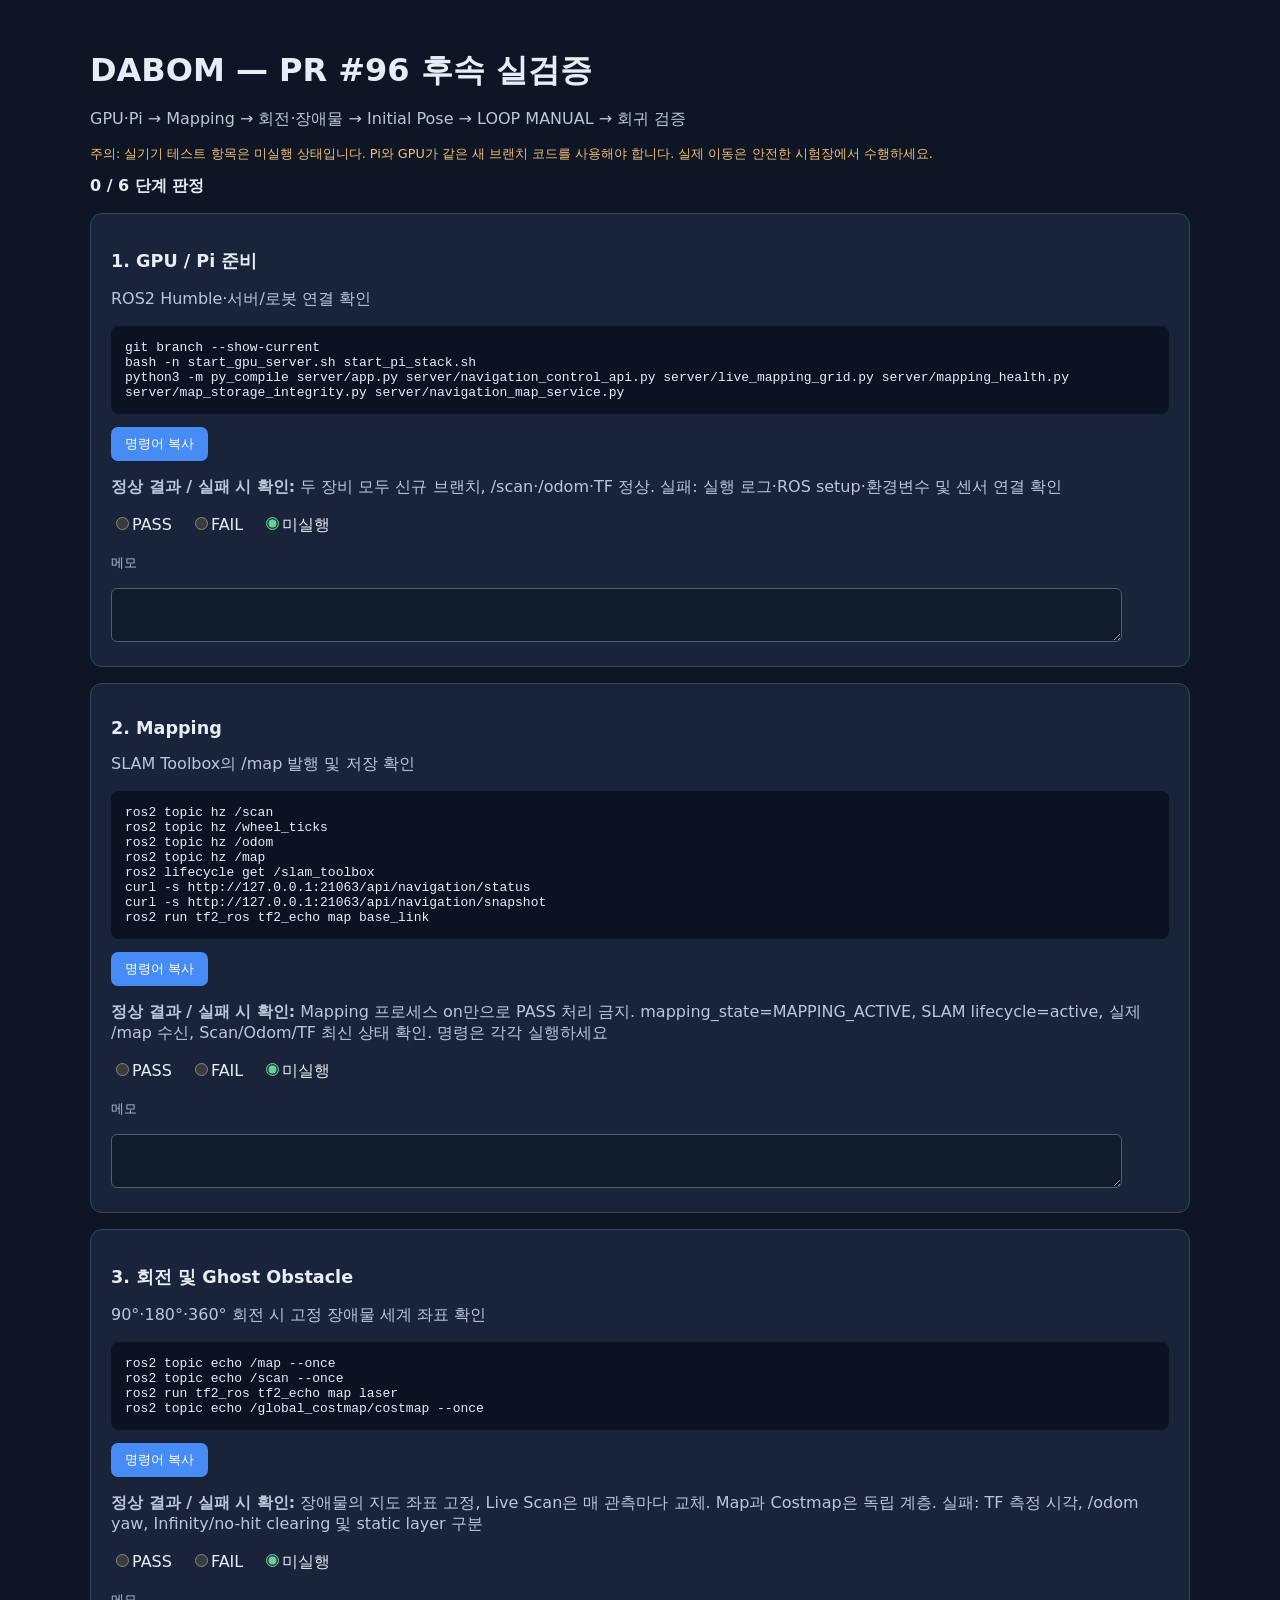
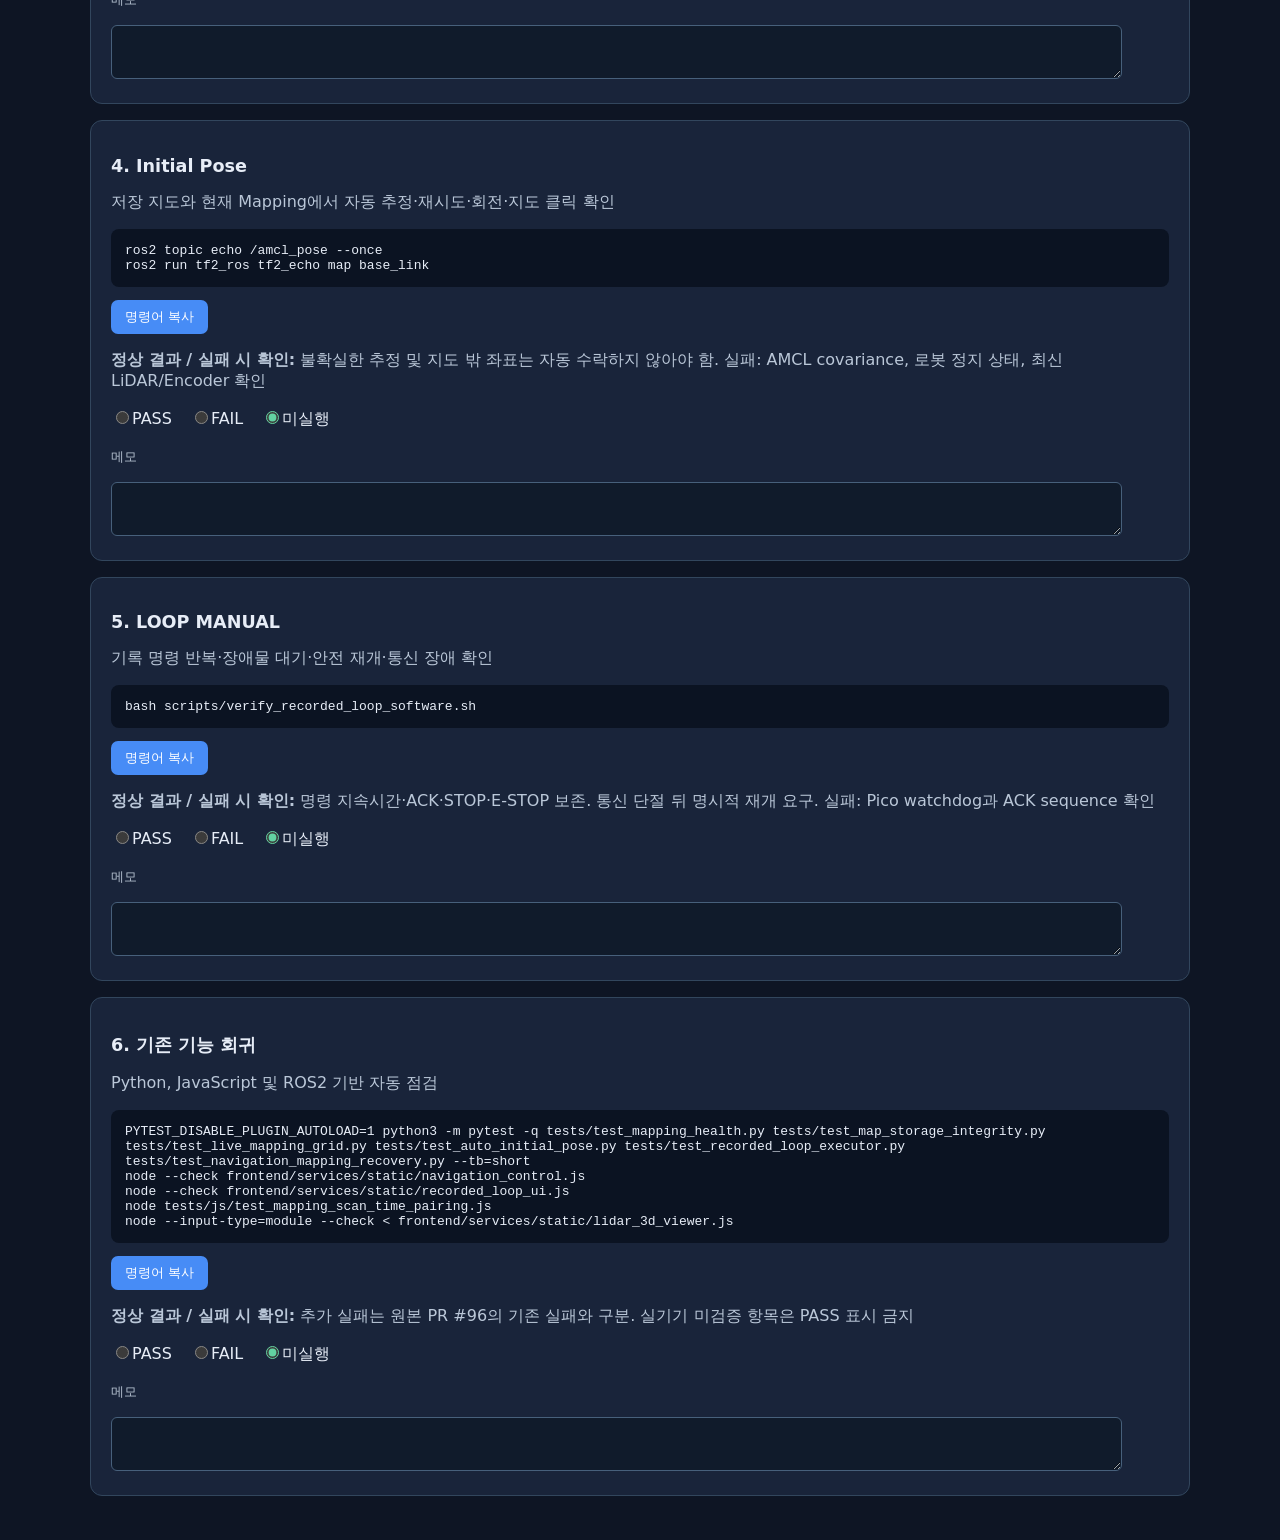
==== docs/validation/pr96-final-validation.html @ c8a18b92 "docs: Validate mapping lifecycle and map integrity" ====
<!doctype html>
<html lang="ko"><head><meta charset="utf-8"><meta name="viewport" content="width=device-width,initial-scale=1">
<title>PR #96 후속 실기기 검증</title><style>
:root{color-scheme:dark;font-family:system-ui,sans-serif;background:#0e1524;color:#e7edf7}body{max-width:1100px;margin:0 auto;padding:28px}h1{margin-bottom:6px}p{color:#bac7d8}section{background:#19243a;border:1px solid #32465d;border-radius:12px;margin:16px 0;padding:20px}h2{font-size:1.1rem}pre{background:#0b1322;border-radius:8px;white-space:pre-wrap;overflow-wrap:anywhere;padding:14px}button{border:0;background:#478cf6;color:#fff;padding:8px 14px;border-radius:7px;cursor:pointer}label{margin-right:18px}input{accent-color:#62d2a2}small{color:#b3bfce}.tag{font-size:.8rem;color:#f0bf74}.status{font-weight:700}</style></head><body>
<h1>DABOM — PR #96 후속 실검증</h1><p>GPU·Pi → Mapping → 회전·장애물 → Initial Pose → LOOP MANUAL → 회귀 검증</p>
<p class="tag">주의: 실기기 테스트 항목은 미실행 상태입니다. Pi와 GPU가 같은 새 브랜치 코드를 사용해야 합니다. 실제 이동은 안전한 시험장에서 수행하세요.</p>
<div id="progress" class="status">0 / 6 단계 판정</div>
<section><h2>1. GPU / Pi 준비</h2><p>ROS2 Humble·서버/로봇 연결 확인</p><pre id="cmd0">git branch --show-current
bash -n start_gpu_server.sh start_pi_stack.sh
python3 -m py_compile server/app.py server/navigation_control_api.py server/live_mapping_grid.py server/mapping_health.py server/map_storage_integrity.py server/navigation_map_service.py</pre><button type="button" data-copy="cmd0">명령어 복사</button><p><strong>정상 결과 / 실패 시 확인:</strong> 두 장비 모두 신규 브랜치, /scan·/odom·TF 정상. 실패: 실행 로그·ROS setup·환경변수 및 센서 연결 확인</p><label><input type="radio" name="s0" value="pass">PASS</label><label><input type="radio" name="s0" value="fail">FAIL</label><label><input type="radio" name="s0" value="pending" checked>미실행</label><p><small>메모</small></p><textarea aria-label="검증 메모" style="width:95%;min-height:48px;background:#101b2b;color:white;border:1px solid #47607b;border-radius:6px"></textarea></section>
<section><h2>2. Mapping</h2><p>SLAM Toolbox의 /map 발행 및 저장 확인</p><pre id="cmd1">ros2 topic hz /scan
ros2 topic hz /wheel_ticks
ros2 topic hz /odom
ros2 topic hz /map
ros2 lifecycle get /slam_toolbox
curl -s http://127.0.0.1:21063/api/navigation/status
curl -s http://127.0.0.1:21063/api/navigation/snapshot
ros2 run tf2_ros tf2_echo map base_link</pre><button type="button" data-copy="cmd1">명령어 복사</button><p><strong>정상 결과 / 실패 시 확인:</strong> Mapping 프로세스 on만으로 PASS 처리 금지. mapping_state=MAPPING_ACTIVE, SLAM lifecycle=active, 실제 /map 수신, Scan/Odom/TF 최신 상태 확인. 명령은 각각 실행하세요</p><label><input type="radio" name="s1" value="pass">PASS</label><label><input type="radio" name="s1" value="fail">FAIL</label><label><input type="radio" name="s1" value="pending" checked>미실행</label><p><small>메모</small></p><textarea aria-label="검증 메모" style="width:95%;min-height:48px;background:#101b2b;color:white;border:1px solid #47607b;border-radius:6px"></textarea></section>
<section><h2>3. 회전 및 Ghost Obstacle</h2><p>90°·180°·360° 회전 시 고정 장애물 세계 좌표 확인</p><pre id="cmd2">ros2 topic echo /map --once
ros2 topic echo /scan --once
ros2 run tf2_ros tf2_echo map laser
ros2 topic echo /global_costmap/costmap --once</pre><button type="button" data-copy="cmd2">명령어 복사</button><p><strong>정상 결과 / 실패 시 확인:</strong> 장애물의 지도 좌표 고정, Live Scan은 매 관측마다 교체. Map과 Costmap은 독립 계층. 실패: TF 측정 시각, /odom yaw, Infinity/no-hit clearing 및 static layer 구분</p><label><input type="radio" name="s2" value="pass">PASS</label><label><input type="radio" name="s2" value="fail">FAIL</label><label><input type="radio" name="s2" value="pending" checked>미실행</label><p><small>메모</small></p><textarea aria-label="검증 메모" style="width:95%;min-height:48px;background:#101b2b;color:white;border:1px solid #47607b;border-radius:6px"></textarea></section>
<section><h2>4. Initial Pose</h2><p>저장 지도와 현재 Mapping에서 자동 추정·재시도·회전·지도 클릭 확인</p><pre id="cmd3">ros2 topic echo /amcl_pose --once
ros2 run tf2_ros tf2_echo map base_link</pre><button type="button" data-copy="cmd3">명령어 복사</button><p><strong>정상 결과 / 실패 시 확인:</strong> 불확실한 추정 및 지도 밖 좌표는 자동 수락하지 않아야 함. 실패: AMCL covariance, 로봇 정지 상태, 최신 LiDAR/Encoder 확인</p><label><input type="radio" name="s3" value="pass">PASS</label><label><input type="radio" name="s3" value="fail">FAIL</label><label><input type="radio" name="s3" value="pending" checked>미실행</label><p><small>메모</small></p><textarea aria-label="검증 메모" style="width:95%;min-height:48px;background:#101b2b;color:white;border:1px solid #47607b;border-radius:6px"></textarea></section>
<section><h2>5. LOOP MANUAL</h2><p>기록 명령 반복·장애물 대기·안전 재개·통신 장애 확인</p><pre id="cmd4">bash scripts/verify_recorded_loop_software.sh</pre><button type="button" data-copy="cmd4">명령어 복사</button><p><strong>정상 결과 / 실패 시 확인:</strong> 명령 지속시간·ACK·STOP·E-STOP 보존. 통신 단절 뒤 명시적 재개 요구. 실패: Pico watchdog과 ACK sequence 확인</p><label><input type="radio" name="s4" value="pass">PASS</label><label><input type="radio" name="s4" value="fail">FAIL</label><label><input type="radio" name="s4" value="pending" checked>미실행</label><p><small>메모</small></p><textarea aria-label="검증 메모" style="width:95%;min-height:48px;background:#101b2b;color:white;border:1px solid #47607b;border-radius:6px"></textarea></section>
<section><h2>6. 기존 기능 회귀</h2><p>Python, JavaScript 및 ROS2 기반 자동 점검</p><pre id="cmd5">PYTEST_DISABLE_PLUGIN_AUTOLOAD=1 python3 -m pytest -q tests/test_mapping_health.py tests/test_map_storage_integrity.py tests/test_live_mapping_grid.py tests/test_auto_initial_pose.py tests/test_recorded_loop_executor.py tests/test_navigation_mapping_recovery.py --tb=short
node --check frontend/services/static/navigation_control.js
node --check frontend/services/static/recorded_loop_ui.js
node tests/js/test_mapping_scan_time_pairing.js
node --input-type=module --check < frontend/services/static/lidar_3d_viewer.js</pre><button type="button" data-copy="cmd5">명령어 복사</button><p><strong>정상 결과 / 실패 시 확인:</strong> 추가 실패는 원본 PR #96의 기존 실패와 구분. 실기기 미검증 항목은 PASS 표시 금지</p><label><input type="radio" name="s5" value="pass">PASS</label><label><input type="radio" name="s5" value="fail">FAIL</label><label><input type="radio" name="s5" value="pending" checked>미실행</label><p><small>메모</small></p><textarea aria-label="검증 메모" style="width:95%;min-height:48px;background:#101b2b;color:white;border:1px solid #47607b;border-radius:6px"></textarea></section>
<script>document.querySelectorAll('[data-copy]').forEach(b=>b.addEventListener('click',async()=>{const t=document.getElementById(b.dataset.copy).textContent;try{await navigator.clipboard.writeText(t);b.textContent='복사됨'}catch(e){b.textContent='복사 실패'}}));document.querySelectorAll('input[type=radio]').forEach(el=>el.addEventListener('change',()=>{let n=0;for(let i=0;i<6;i++)if(document.querySelector('input[name=s'+i+']:checked').value!=='pending')n++;document.getElementById('progress').textContent=n+' / 6 단계 판정'}));</script></body></html>
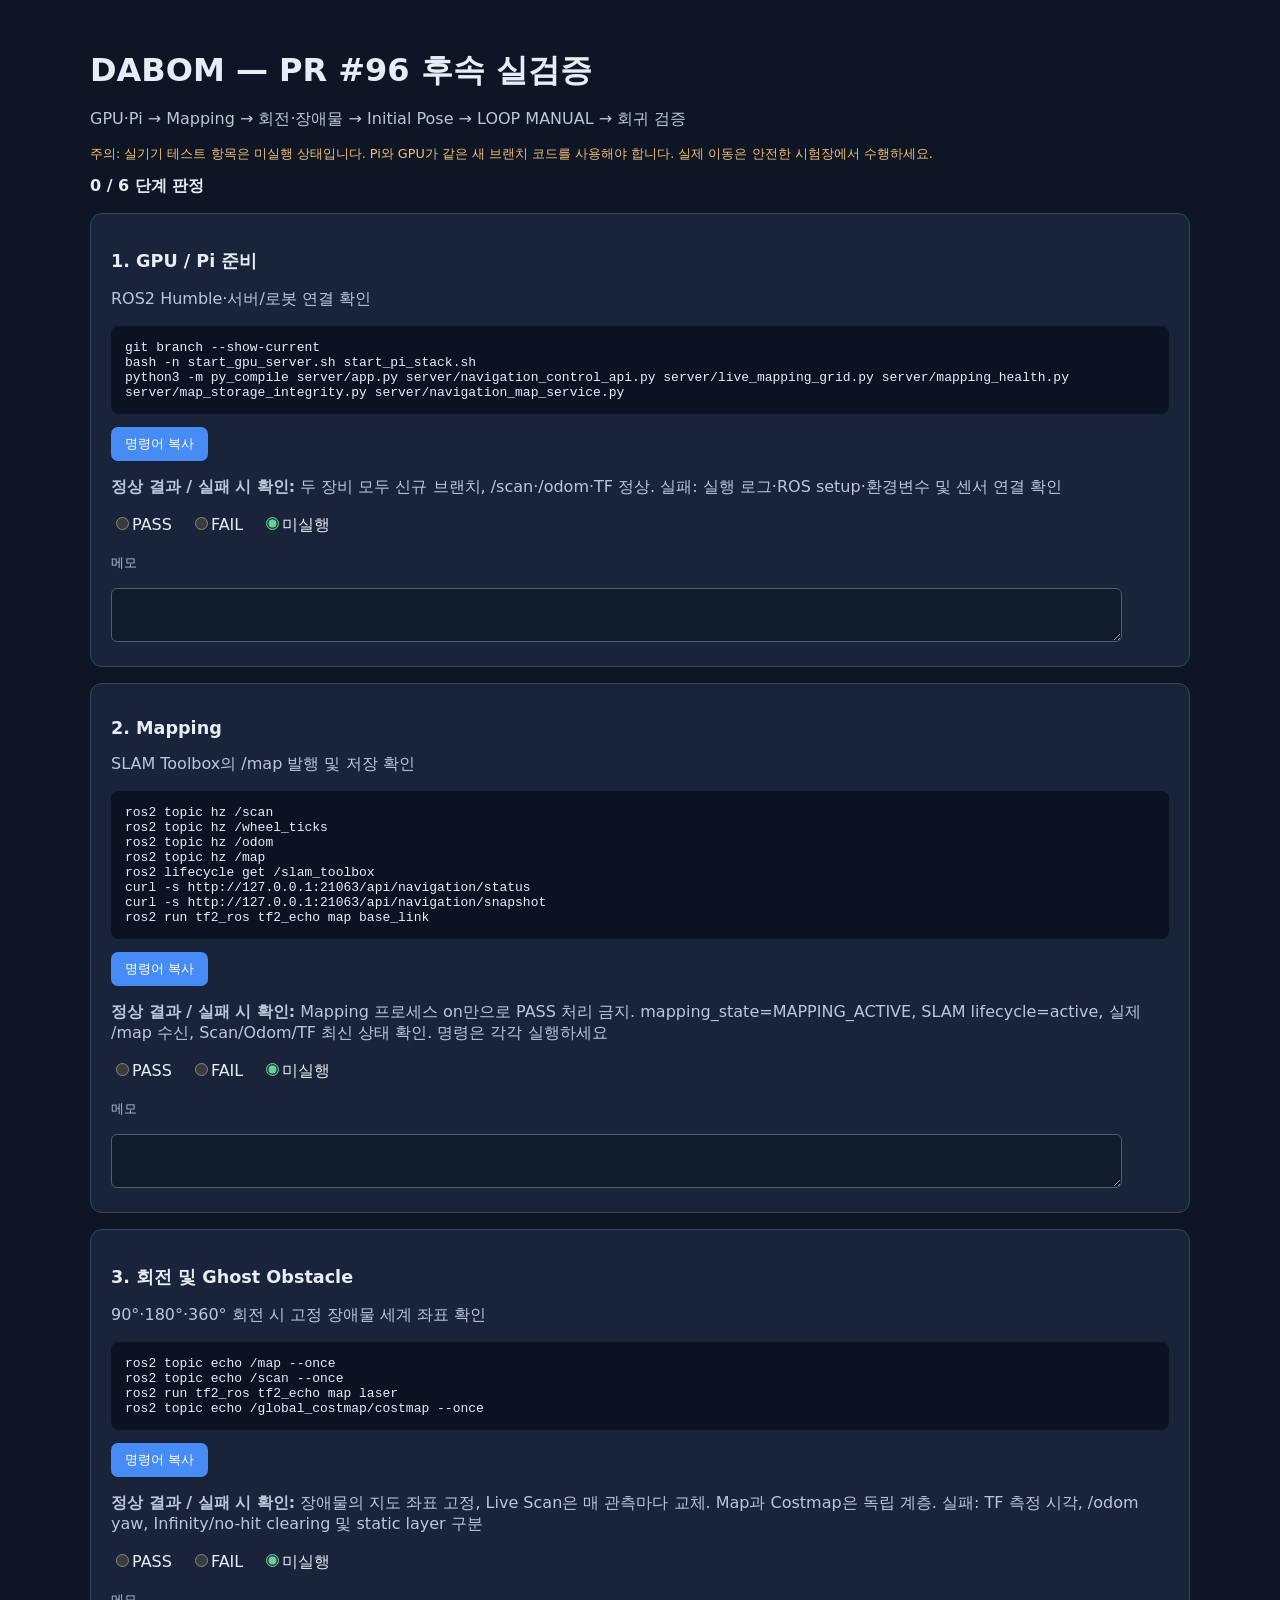
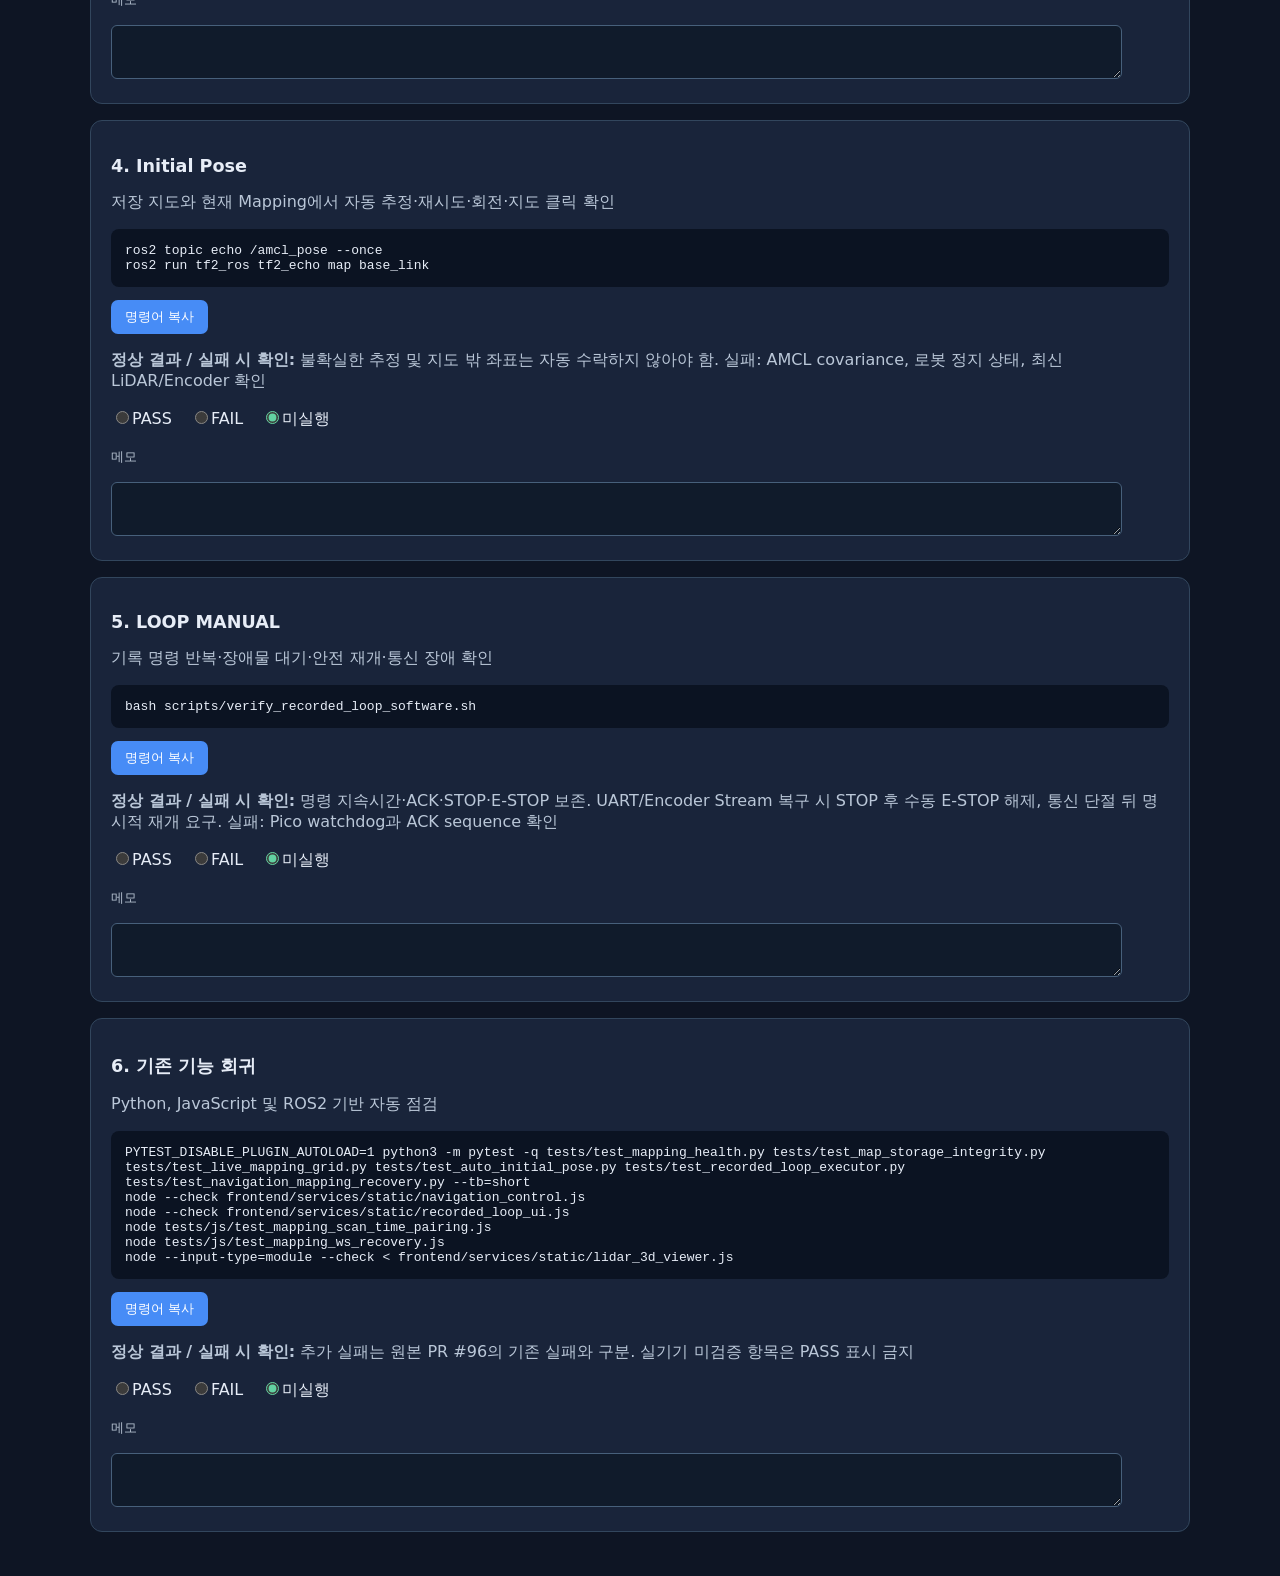
==== commit e456a28a: "docs: Include WebSocket and UART recovery checks" ====
--- a/docs/validation/pr96-final-validation.html
+++ b/docs/validation/pr96-final-validation.html
@@ -22,10 +22,11 @@
 ros2 topic echo /global_costmap/costmap --once</pre><button type="button" data-copy="cmd2">명령어 복사</button><p><strong>정상 결과 / 실패 시 확인:</strong> 장애물의 지도 좌표 고정, Live Scan은 매 관측마다 교체. Map과 Costmap은 독립 계층. 실패: TF 측정 시각, /odom yaw, Infinity/no-hit clearing 및 static layer 구분</p><label><input type="radio" name="s2" value="pass">PASS</label><label><input type="radio" name="s2" value="fail">FAIL</label><label><input type="radio" name="s2" value="pending" checked>미실행</label><p><small>메모</small></p><textarea aria-label="검증 메모" style="width:95%;min-height:48px;background:#101b2b;color:white;border:1px solid #47607b;border-radius:6px"></textarea></section>
 <section><h2>4. Initial Pose</h2><p>저장 지도와 현재 Mapping에서 자동 추정·재시도·회전·지도 클릭 확인</p><pre id="cmd3">ros2 topic echo /amcl_pose --once
 ros2 run tf2_ros tf2_echo map base_link</pre><button type="button" data-copy="cmd3">명령어 복사</button><p><strong>정상 결과 / 실패 시 확인:</strong> 불확실한 추정 및 지도 밖 좌표는 자동 수락하지 않아야 함. 실패: AMCL covariance, 로봇 정지 상태, 최신 LiDAR/Encoder 확인</p><label><input type="radio" name="s3" value="pass">PASS</label><label><input type="radio" name="s3" value="fail">FAIL</label><label><input type="radio" name="s3" value="pending" checked>미실행</label><p><small>메모</small></p><textarea aria-label="검증 메모" style="width:95%;min-height:48px;background:#101b2b;color:white;border:1px solid #47607b;border-radius:6px"></textarea></section>
-<section><h2>5. LOOP MANUAL</h2><p>기록 명령 반복·장애물 대기·안전 재개·통신 장애 확인</p><pre id="cmd4">bash scripts/verify_recorded_loop_software.sh</pre><button type="button" data-copy="cmd4">명령어 복사</button><p><strong>정상 결과 / 실패 시 확인:</strong> 명령 지속시간·ACK·STOP·E-STOP 보존. 통신 단절 뒤 명시적 재개 요구. 실패: Pico watchdog과 ACK sequence 확인</p><label><input type="radio" name="s4" value="pass">PASS</label><label><input type="radio" name="s4" value="fail">FAIL</label><label><input type="radio" name="s4" value="pending" checked>미실행</label><p><small>메모</small></p><textarea aria-label="검증 메모" style="width:95%;min-height:48px;background:#101b2b;color:white;border:1px solid #47607b;border-radius:6px"></textarea></section>
+<section><h2>5. LOOP MANUAL</h2><p>기록 명령 반복·장애물 대기·안전 재개·통신 장애 확인</p><pre id="cmd4">bash scripts/verify_recorded_loop_software.sh</pre><button type="button" data-copy="cmd4">명령어 복사</button><p><strong>정상 결과 / 실패 시 확인:</strong> 명령 지속시간·ACK·STOP·E-STOP 보존. UART/Encoder Stream 복구 시 STOP 후 수동 E-STOP 해제, 통신 단절 뒤 명시적 재개 요구. 실패: Pico watchdog과 ACK sequence 확인</p><label><input type="radio" name="s4" value="pass">PASS</label><label><input type="radio" name="s4" value="fail">FAIL</label><label><input type="radio" name="s4" value="pending" checked>미실행</label><p><small>메모</small></p><textarea aria-label="검증 메모" style="width:95%;min-height:48px;background:#101b2b;color:white;border:1px solid #47607b;border-radius:6px"></textarea></section>
 <section><h2>6. 기존 기능 회귀</h2><p>Python, JavaScript 및 ROS2 기반 자동 점검</p><pre id="cmd5">PYTEST_DISABLE_PLUGIN_AUTOLOAD=1 python3 -m pytest -q tests/test_mapping_health.py tests/test_map_storage_integrity.py tests/test_live_mapping_grid.py tests/test_auto_initial_pose.py tests/test_recorded_loop_executor.py tests/test_navigation_mapping_recovery.py --tb=short
 node --check frontend/services/static/navigation_control.js
 node --check frontend/services/static/recorded_loop_ui.js
 node tests/js/test_mapping_scan_time_pairing.js
+node tests/js/test_mapping_ws_recovery.js
 node --input-type=module --check < frontend/services/static/lidar_3d_viewer.js</pre><button type="button" data-copy="cmd5">명령어 복사</button><p><strong>정상 결과 / 실패 시 확인:</strong> 추가 실패는 원본 PR #96의 기존 실패와 구분. 실기기 미검증 항목은 PASS 표시 금지</p><label><input type="radio" name="s5" value="pass">PASS</label><label><input type="radio" name="s5" value="fail">FAIL</label><label><input type="radio" name="s5" value="pending" checked>미실행</label><p><small>메모</small></p><textarea aria-label="검증 메모" style="width:95%;min-height:48px;background:#101b2b;color:white;border:1px solid #47607b;border-radius:6px"></textarea></section>
 <script>document.querySelectorAll('[data-copy]').forEach(b=>b.addEventListener('click',async()=>{const t=document.getElementById(b.dataset.copy).textContent;try{await navigator.clipboard.writeText(t);b.textContent='복사됨'}catch(e){b.textContent='복사 실패'}}));document.querySelectorAll('input[type=radio]').forEach(el=>el.addEventListener('change',()=>{let n=0;for(let i=0;i<6;i++)if(document.querySelector('input[name=s'+i+']:checked').value!=='pending')n++;document.getElementById('progress').textContent=n+' / 6 단계 판정'}));</script></body></html>
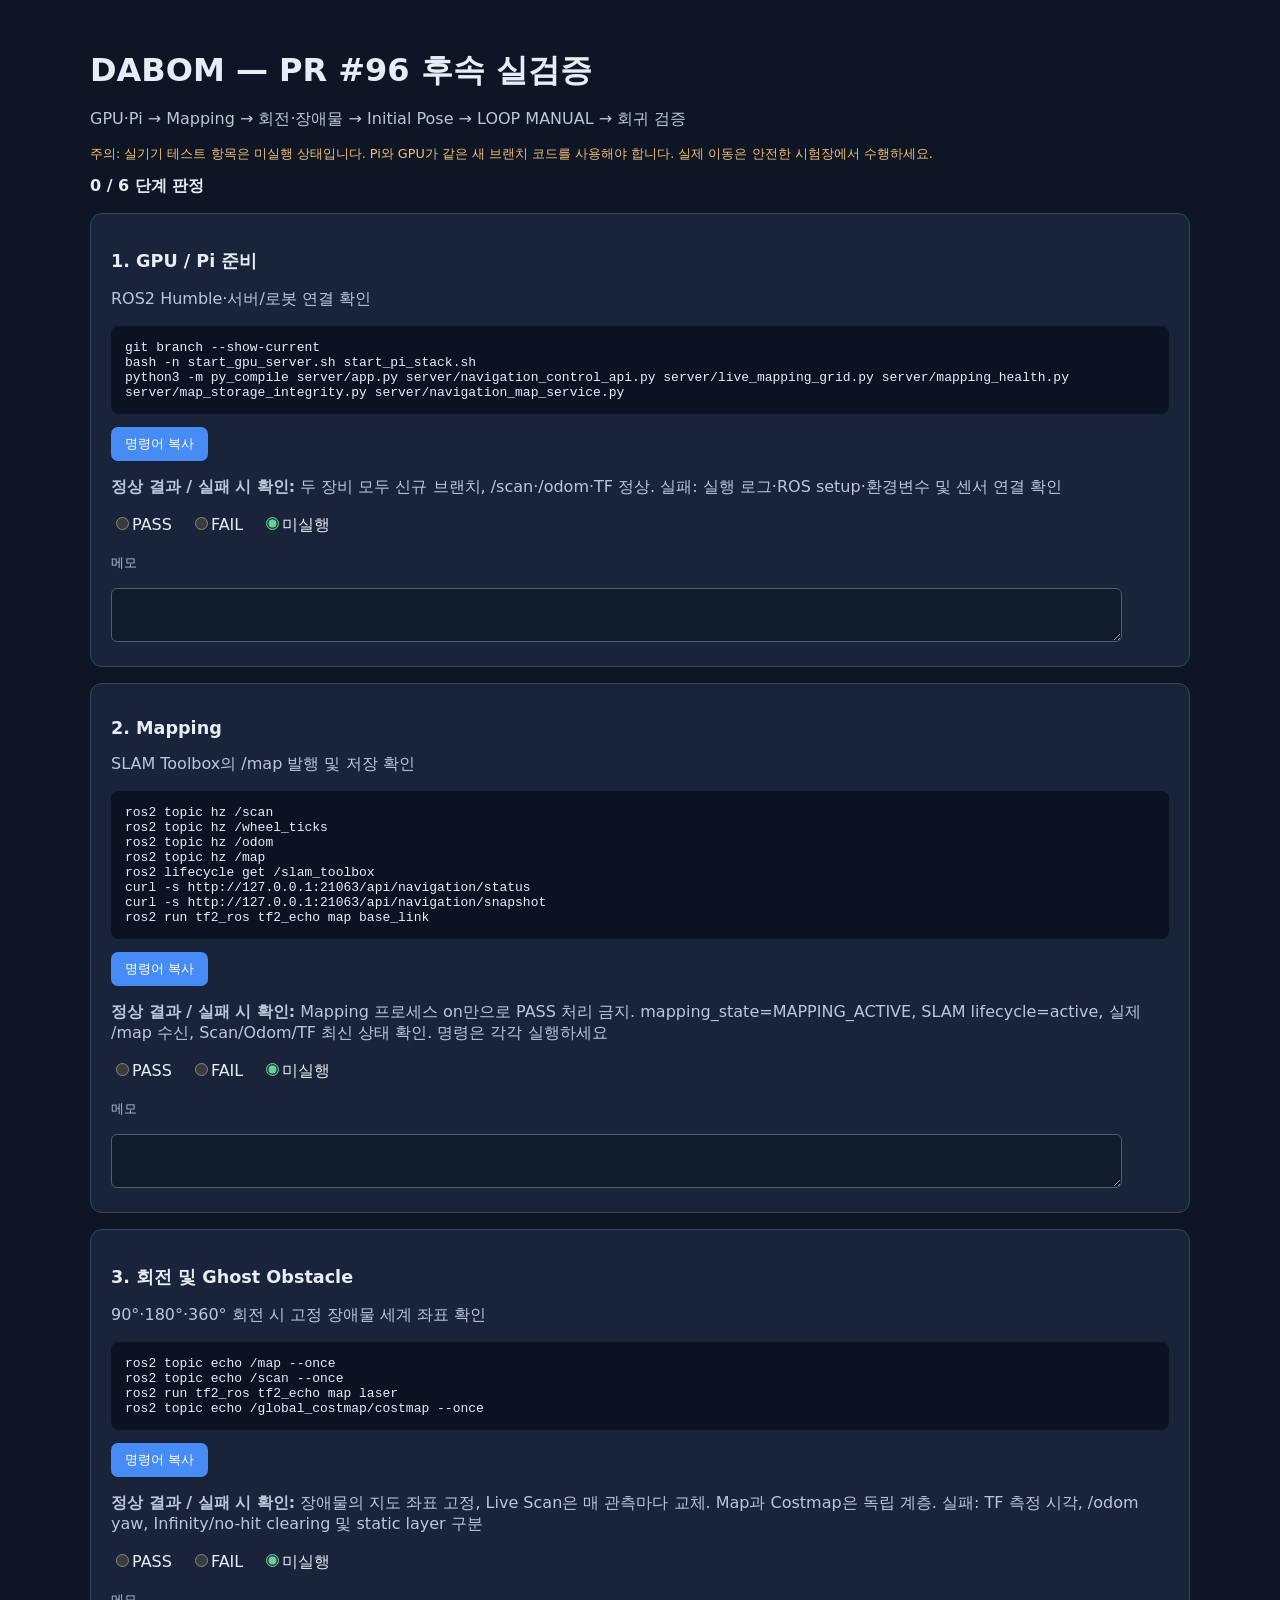
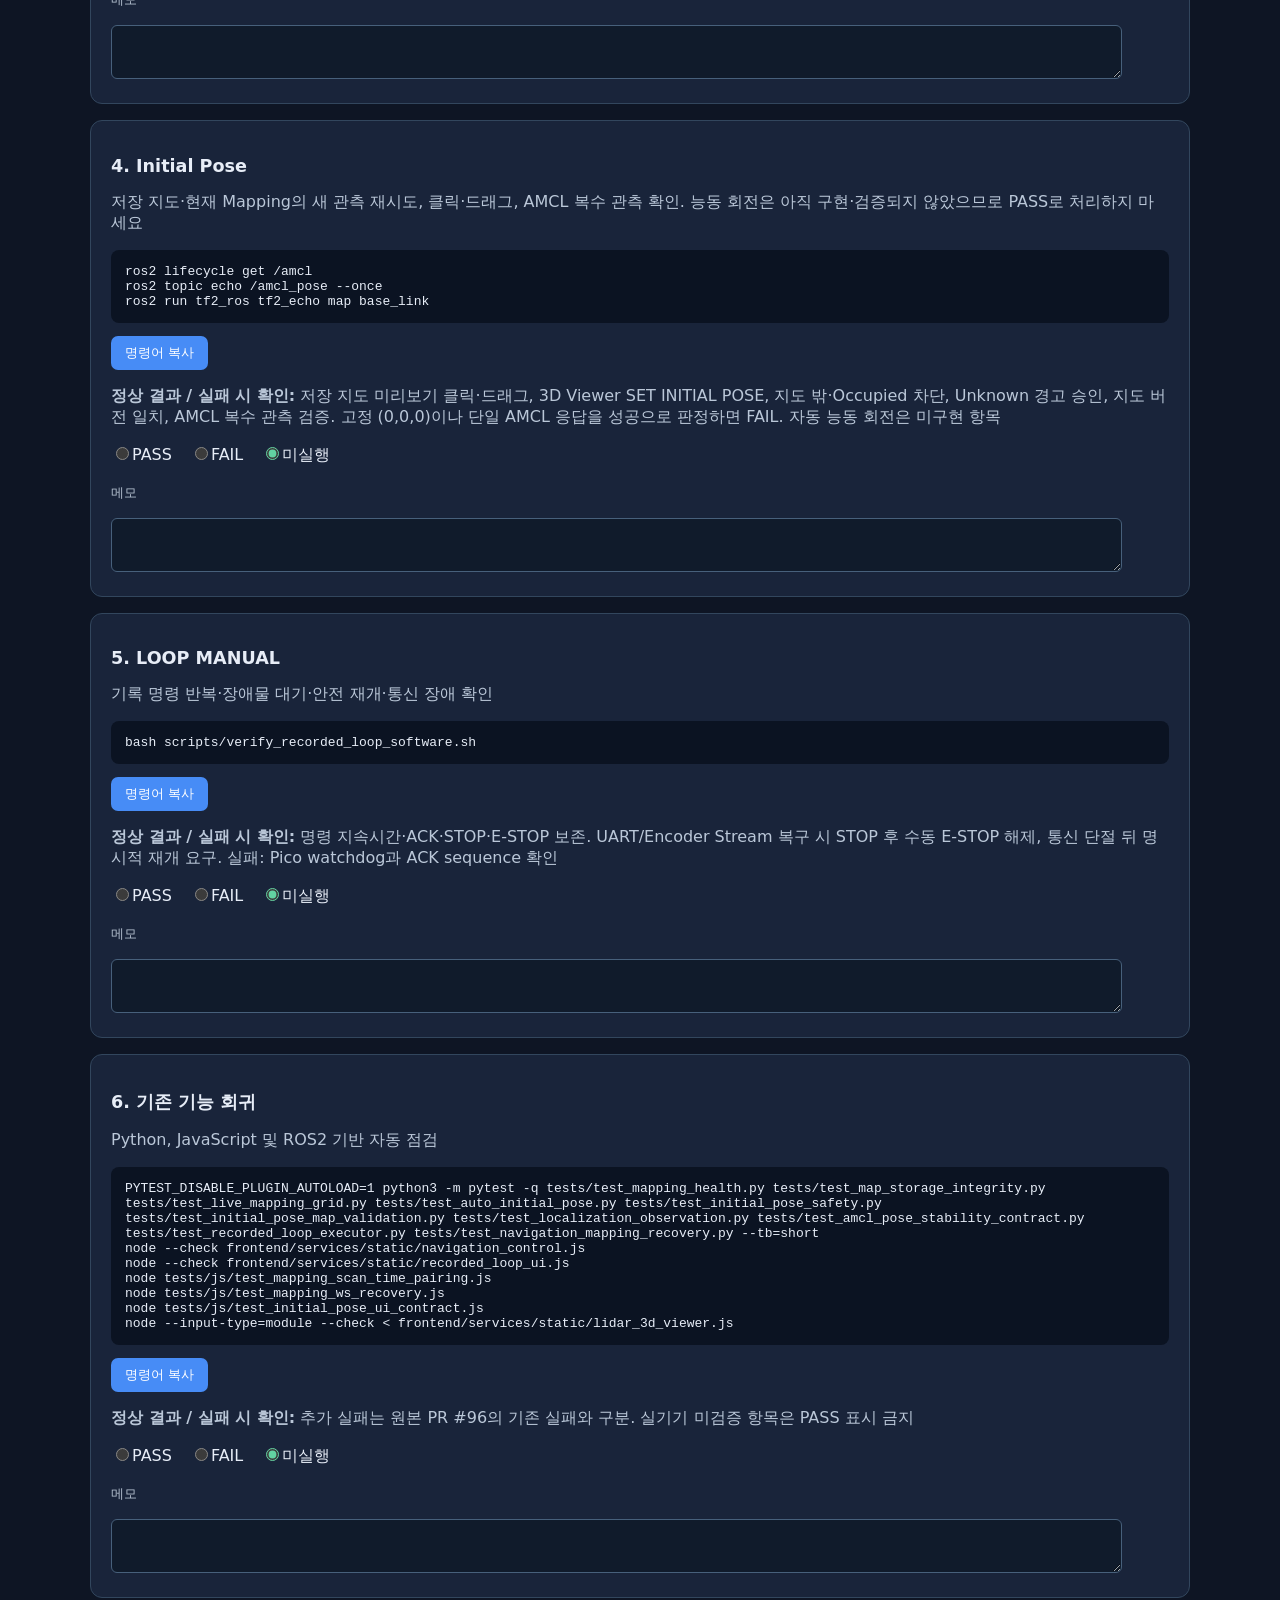
==== commit 453feb4a: "docs: Add Initial Pose mapping and AMCL validation steps" ====
--- a/docs/validation/pr96-final-validation.html
+++ b/docs/validation/pr96-final-validation.html
@@ -20,13 +20,15 @@
 ros2 topic echo /scan --once
 ros2 run tf2_ros tf2_echo map laser
 ros2 topic echo /global_costmap/costmap --once</pre><button type="button" data-copy="cmd2">명령어 복사</button><p><strong>정상 결과 / 실패 시 확인:</strong> 장애물의 지도 좌표 고정, Live Scan은 매 관측마다 교체. Map과 Costmap은 독립 계층. 실패: TF 측정 시각, /odom yaw, Infinity/no-hit clearing 및 static layer 구분</p><label><input type="radio" name="s2" value="pass">PASS</label><label><input type="radio" name="s2" value="fail">FAIL</label><label><input type="radio" name="s2" value="pending" checked>미실행</label><p><small>메모</small></p><textarea aria-label="검증 메모" style="width:95%;min-height:48px;background:#101b2b;color:white;border:1px solid #47607b;border-radius:6px"></textarea></section>
-<section><h2>4. Initial Pose</h2><p>저장 지도와 현재 Mapping에서 자동 추정·재시도·회전·지도 클릭 확인</p><pre id="cmd3">ros2 topic echo /amcl_pose --once
-ros2 run tf2_ros tf2_echo map base_link</pre><button type="button" data-copy="cmd3">명령어 복사</button><p><strong>정상 결과 / 실패 시 확인:</strong> 불확실한 추정 및 지도 밖 좌표는 자동 수락하지 않아야 함. 실패: AMCL covariance, 로봇 정지 상태, 최신 LiDAR/Encoder 확인</p><label><input type="radio" name="s3" value="pass">PASS</label><label><input type="radio" name="s3" value="fail">FAIL</label><label><input type="radio" name="s3" value="pending" checked>미실행</label><p><small>메모</small></p><textarea aria-label="검증 메모" style="width:95%;min-height:48px;background:#101b2b;color:white;border:1px solid #47607b;border-radius:6px"></textarea></section>
+<section><h2>4. Initial Pose</h2><p>저장 지도·현재 Mapping의 새 관측 재시도, 클릭·드래그, AMCL 복수 관측 확인. 능동 회전은 아직 구현·검증되지 않았으므로 PASS로 처리하지 마세요</p><pre id="cmd3">ros2 lifecycle get /amcl
+ros2 topic echo /amcl_pose --once
+ros2 run tf2_ros tf2_echo map base_link</pre><button type="button" data-copy="cmd3">명령어 복사</button><p><strong>정상 결과 / 실패 시 확인:</strong> 저장 지도 미리보기 클릭·드래그, 3D Viewer SET INITIAL POSE, 지도 밖·Occupied 차단, Unknown 경고 승인, 지도 버전 일치, AMCL 복수 관측 검증. 고정 (0,0,0)이나 단일 AMCL 응답을 성공으로 판정하면 FAIL. 자동 능동 회전은 미구현 항목</p><label><input type="radio" name="s3" value="pass">PASS</label><label><input type="radio" name="s3" value="fail">FAIL</label><label><input type="radio" name="s3" value="pending" checked>미실행</label><p><small>메모</small></p><textarea aria-label="검증 메모" style="width:95%;min-height:48px;background:#101b2b;color:white;border:1px solid #47607b;border-radius:6px"></textarea></section>
 <section><h2>5. LOOP MANUAL</h2><p>기록 명령 반복·장애물 대기·안전 재개·통신 장애 확인</p><pre id="cmd4">bash scripts/verify_recorded_loop_software.sh</pre><button type="button" data-copy="cmd4">명령어 복사</button><p><strong>정상 결과 / 실패 시 확인:</strong> 명령 지속시간·ACK·STOP·E-STOP 보존. UART/Encoder Stream 복구 시 STOP 후 수동 E-STOP 해제, 통신 단절 뒤 명시적 재개 요구. 실패: Pico watchdog과 ACK sequence 확인</p><label><input type="radio" name="s4" value="pass">PASS</label><label><input type="radio" name="s4" value="fail">FAIL</label><label><input type="radio" name="s4" value="pending" checked>미실행</label><p><small>메모</small></p><textarea aria-label="검증 메모" style="width:95%;min-height:48px;background:#101b2b;color:white;border:1px solid #47607b;border-radius:6px"></textarea></section>
-<section><h2>6. 기존 기능 회귀</h2><p>Python, JavaScript 및 ROS2 기반 자동 점검</p><pre id="cmd5">PYTEST_DISABLE_PLUGIN_AUTOLOAD=1 python3 -m pytest -q tests/test_mapping_health.py tests/test_map_storage_integrity.py tests/test_live_mapping_grid.py tests/test_auto_initial_pose.py tests/test_recorded_loop_executor.py tests/test_navigation_mapping_recovery.py --tb=short
+<section><h2>6. 기존 기능 회귀</h2><p>Python, JavaScript 및 ROS2 기반 자동 점검</p><pre id="cmd5">PYTEST_DISABLE_PLUGIN_AUTOLOAD=1 python3 -m pytest -q tests/test_mapping_health.py tests/test_map_storage_integrity.py tests/test_live_mapping_grid.py tests/test_auto_initial_pose.py tests/test_initial_pose_safety.py tests/test_initial_pose_map_validation.py tests/test_localization_observation.py tests/test_amcl_pose_stability_contract.py tests/test_recorded_loop_executor.py tests/test_navigation_mapping_recovery.py --tb=short
 node --check frontend/services/static/navigation_control.js
 node --check frontend/services/static/recorded_loop_ui.js
 node tests/js/test_mapping_scan_time_pairing.js
 node tests/js/test_mapping_ws_recovery.js
+node tests/js/test_initial_pose_ui_contract.js
 node --input-type=module --check < frontend/services/static/lidar_3d_viewer.js</pre><button type="button" data-copy="cmd5">명령어 복사</button><p><strong>정상 결과 / 실패 시 확인:</strong> 추가 실패는 원본 PR #96의 기존 실패와 구분. 실기기 미검증 항목은 PASS 표시 금지</p><label><input type="radio" name="s5" value="pass">PASS</label><label><input type="radio" name="s5" value="fail">FAIL</label><label><input type="radio" name="s5" value="pending" checked>미실행</label><p><small>메모</small></p><textarea aria-label="검증 메모" style="width:95%;min-height:48px;background:#101b2b;color:white;border:1px solid #47607b;border-radius:6px"></textarea></section>
 <script>document.querySelectorAll('[data-copy]').forEach(b=>b.addEventListener('click',async()=>{const t=document.getElementById(b.dataset.copy).textContent;try{await navigator.clipboard.writeText(t);b.textContent='복사됨'}catch(e){b.textContent='복사 실패'}}));document.querySelectorAll('input[type=radio]').forEach(el=>el.addEventListener('change',()=>{let n=0;for(let i=0;i<6;i++)if(document.querySelector('input[name=s'+i+']:checked').value!=='pending')n++;document.getElementById('progress').textContent=n+' / 6 단계 판정'}));</script></body></html>
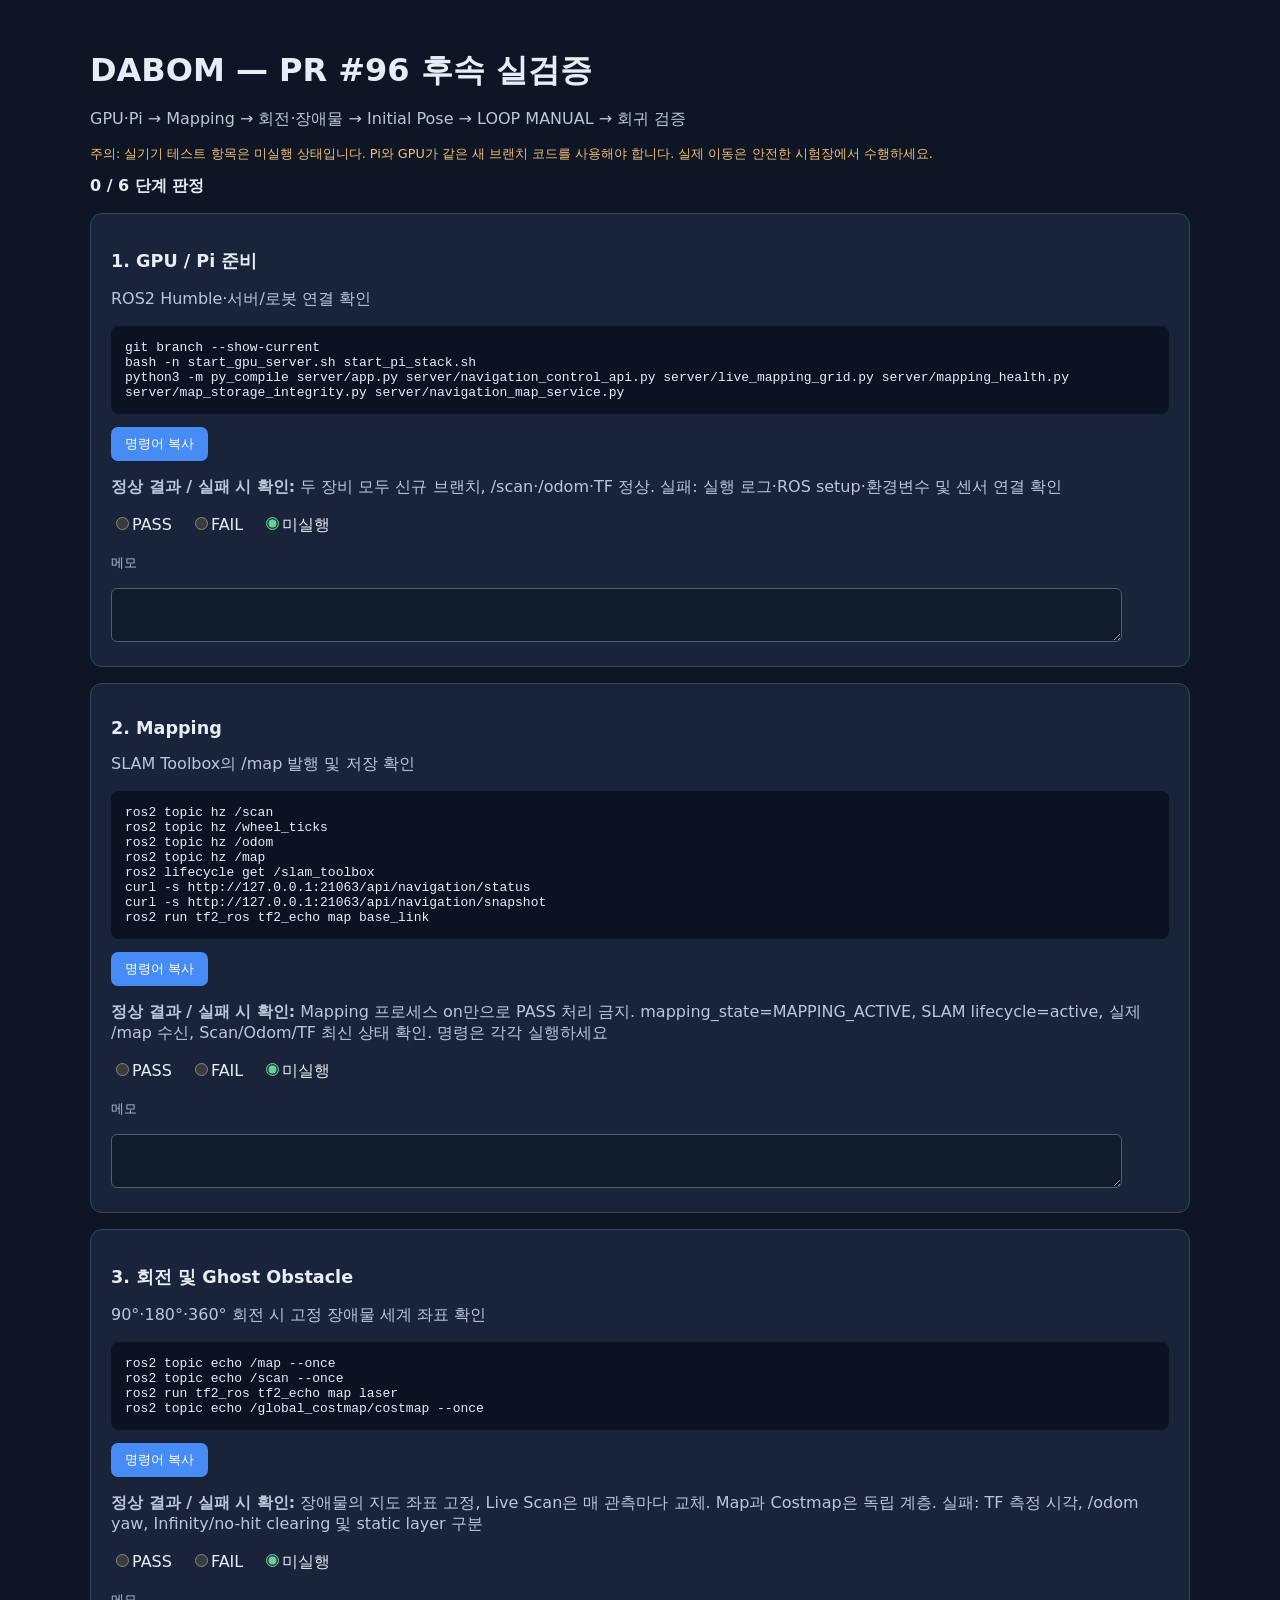
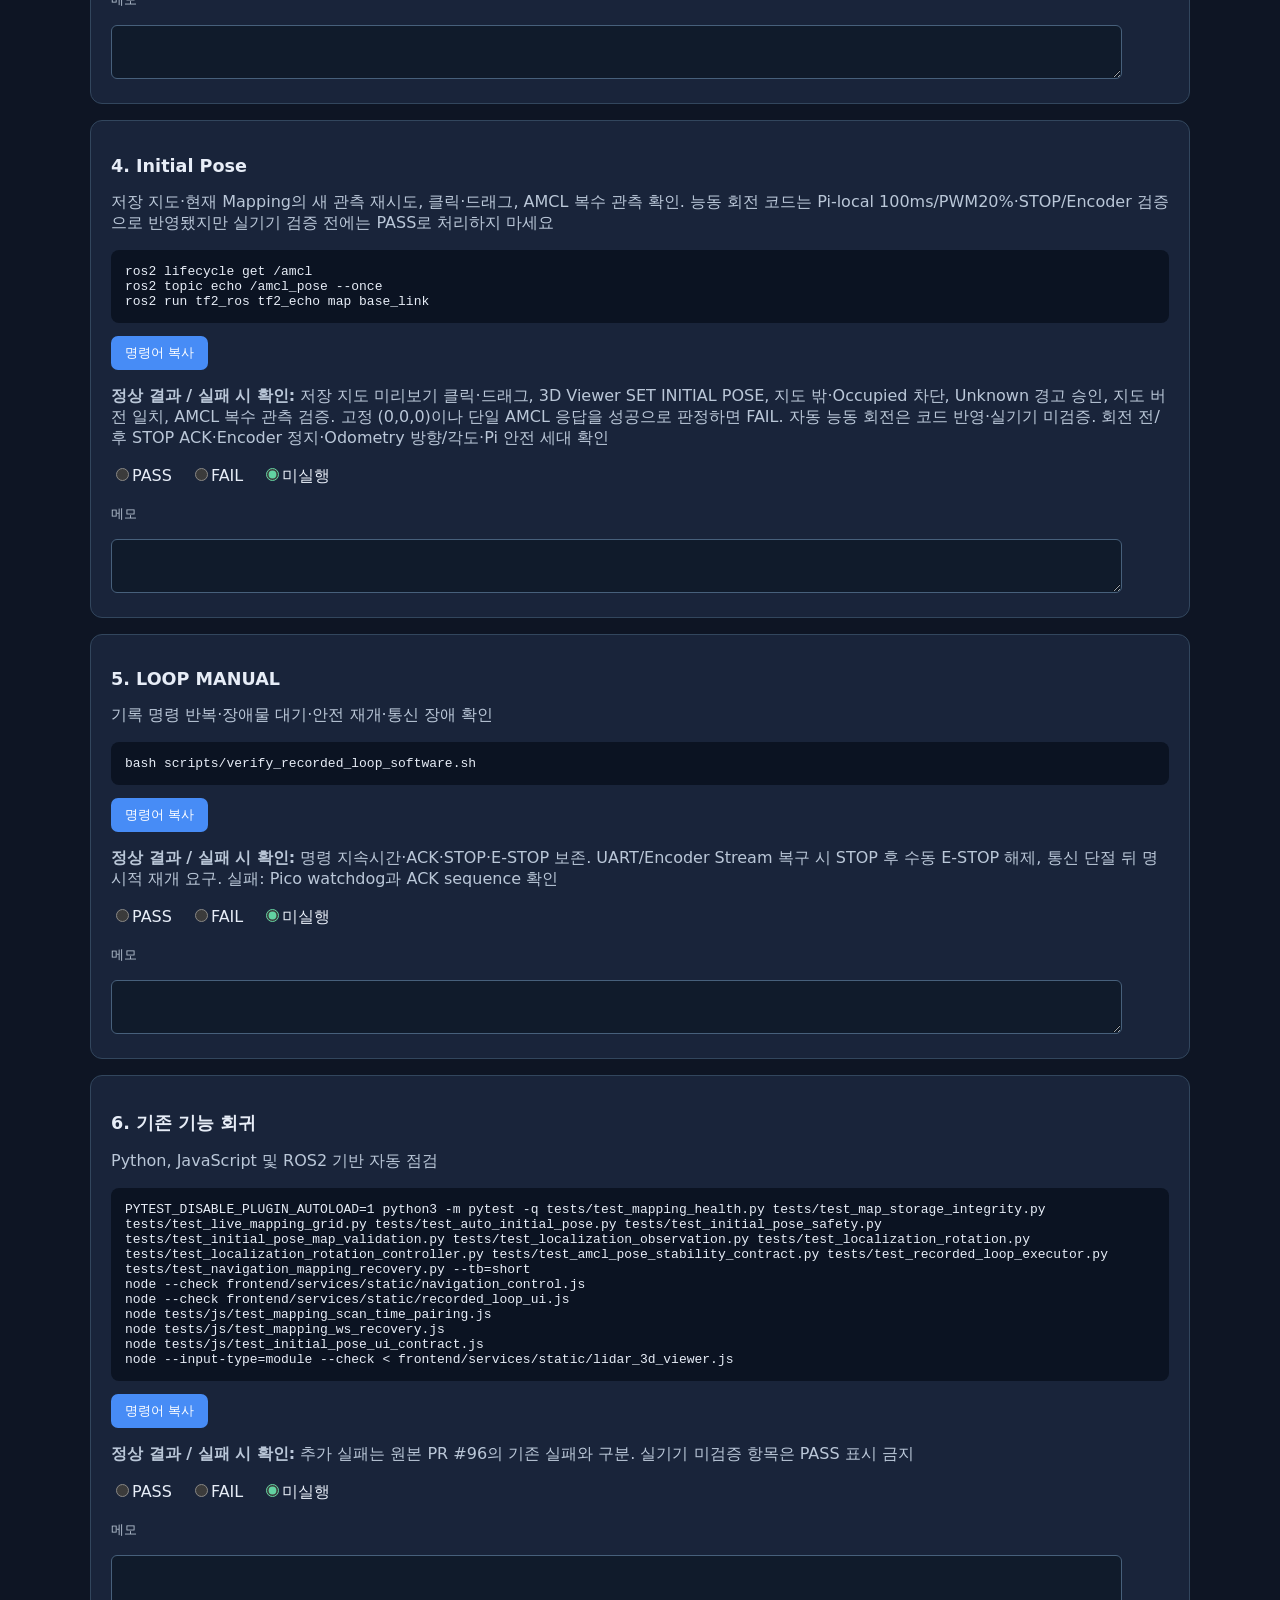
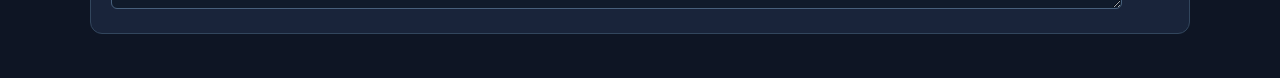
==== commit d70b4131: "docs: Cover Pi-local bounded localization rotation checks" ====
--- a/docs/validation/pr96-final-validation.html
+++ b/docs/validation/pr96-final-validation.html
@@ -20,11 +20,11 @@
 ros2 topic echo /scan --once
 ros2 run tf2_ros tf2_echo map laser
 ros2 topic echo /global_costmap/costmap --once</pre><button type="button" data-copy="cmd2">명령어 복사</button><p><strong>정상 결과 / 실패 시 확인:</strong> 장애물의 지도 좌표 고정, Live Scan은 매 관측마다 교체. Map과 Costmap은 독립 계층. 실패: TF 측정 시각, /odom yaw, Infinity/no-hit clearing 및 static layer 구분</p><label><input type="radio" name="s2" value="pass">PASS</label><label><input type="radio" name="s2" value="fail">FAIL</label><label><input type="radio" name="s2" value="pending" checked>미실행</label><p><small>메모</small></p><textarea aria-label="검증 메모" style="width:95%;min-height:48px;background:#101b2b;color:white;border:1px solid #47607b;border-radius:6px"></textarea></section>
-<section><h2>4. Initial Pose</h2><p>저장 지도·현재 Mapping의 새 관측 재시도, 클릭·드래그, AMCL 복수 관측 확인. 능동 회전은 아직 구현·검증되지 않았으므로 PASS로 처리하지 마세요</p><pre id="cmd3">ros2 lifecycle get /amcl
+<section><h2>4. Initial Pose</h2><p>저장 지도·현재 Mapping의 새 관측 재시도, 클릭·드래그, AMCL 복수 관측 확인. 능동 회전 코드는 Pi-local 100ms/PWM20%·STOP/Encoder 검증으로 반영됐지만 실기기 검증 전에는 PASS로 처리하지 마세요</p><pre id="cmd3">ros2 lifecycle get /amcl
 ros2 topic echo /amcl_pose --once
-ros2 run tf2_ros tf2_echo map base_link</pre><button type="button" data-copy="cmd3">명령어 복사</button><p><strong>정상 결과 / 실패 시 확인:</strong> 저장 지도 미리보기 클릭·드래그, 3D Viewer SET INITIAL POSE, 지도 밖·Occupied 차단, Unknown 경고 승인, 지도 버전 일치, AMCL 복수 관측 검증. 고정 (0,0,0)이나 단일 AMCL 응답을 성공으로 판정하면 FAIL. 자동 능동 회전은 미구현 항목</p><label><input type="radio" name="s3" value="pass">PASS</label><label><input type="radio" name="s3" value="fail">FAIL</label><label><input type="radio" name="s3" value="pending" checked>미실행</label><p><small>메모</small></p><textarea aria-label="검증 메모" style="width:95%;min-height:48px;background:#101b2b;color:white;border:1px solid #47607b;border-radius:6px"></textarea></section>
+ros2 run tf2_ros tf2_echo map base_link</pre><button type="button" data-copy="cmd3">명령어 복사</button><p><strong>정상 결과 / 실패 시 확인:</strong> 저장 지도 미리보기 클릭·드래그, 3D Viewer SET INITIAL POSE, 지도 밖·Occupied 차단, Unknown 경고 승인, 지도 버전 일치, AMCL 복수 관측 검증. 고정 (0,0,0)이나 단일 AMCL 응답을 성공으로 판정하면 FAIL. 자동 능동 회전은 코드 반영·실기기 미검증. 회전 전/후 STOP ACK·Encoder 정지·Odometry 방향/각도·Pi 안전 세대 확인</p><label><input type="radio" name="s3" value="pass">PASS</label><label><input type="radio" name="s3" value="fail">FAIL</label><label><input type="radio" name="s3" value="pending" checked>미실행</label><p><small>메모</small></p><textarea aria-label="검증 메모" style="width:95%;min-height:48px;background:#101b2b;color:white;border:1px solid #47607b;border-radius:6px"></textarea></section>
 <section><h2>5. LOOP MANUAL</h2><p>기록 명령 반복·장애물 대기·안전 재개·통신 장애 확인</p><pre id="cmd4">bash scripts/verify_recorded_loop_software.sh</pre><button type="button" data-copy="cmd4">명령어 복사</button><p><strong>정상 결과 / 실패 시 확인:</strong> 명령 지속시간·ACK·STOP·E-STOP 보존. UART/Encoder Stream 복구 시 STOP 후 수동 E-STOP 해제, 통신 단절 뒤 명시적 재개 요구. 실패: Pico watchdog과 ACK sequence 확인</p><label><input type="radio" name="s4" value="pass">PASS</label><label><input type="radio" name="s4" value="fail">FAIL</label><label><input type="radio" name="s4" value="pending" checked>미실행</label><p><small>메모</small></p><textarea aria-label="검증 메모" style="width:95%;min-height:48px;background:#101b2b;color:white;border:1px solid #47607b;border-radius:6px"></textarea></section>
-<section><h2>6. 기존 기능 회귀</h2><p>Python, JavaScript 및 ROS2 기반 자동 점검</p><pre id="cmd5">PYTEST_DISABLE_PLUGIN_AUTOLOAD=1 python3 -m pytest -q tests/test_mapping_health.py tests/test_map_storage_integrity.py tests/test_live_mapping_grid.py tests/test_auto_initial_pose.py tests/test_initial_pose_safety.py tests/test_initial_pose_map_validation.py tests/test_localization_observation.py tests/test_amcl_pose_stability_contract.py tests/test_recorded_loop_executor.py tests/test_navigation_mapping_recovery.py --tb=short
+<section><h2>6. 기존 기능 회귀</h2><p>Python, JavaScript 및 ROS2 기반 자동 점검</p><pre id="cmd5">PYTEST_DISABLE_PLUGIN_AUTOLOAD=1 python3 -m pytest -q tests/test_mapping_health.py tests/test_map_storage_integrity.py tests/test_live_mapping_grid.py tests/test_auto_initial_pose.py tests/test_initial_pose_safety.py tests/test_initial_pose_map_validation.py tests/test_localization_observation.py tests/test_localization_rotation.py tests/test_localization_rotation_controller.py tests/test_amcl_pose_stability_contract.py tests/test_recorded_loop_executor.py tests/test_navigation_mapping_recovery.py --tb=short
 node --check frontend/services/static/navigation_control.js
 node --check frontend/services/static/recorded_loop_ui.js
 node tests/js/test_mapping_scan_time_pairing.js
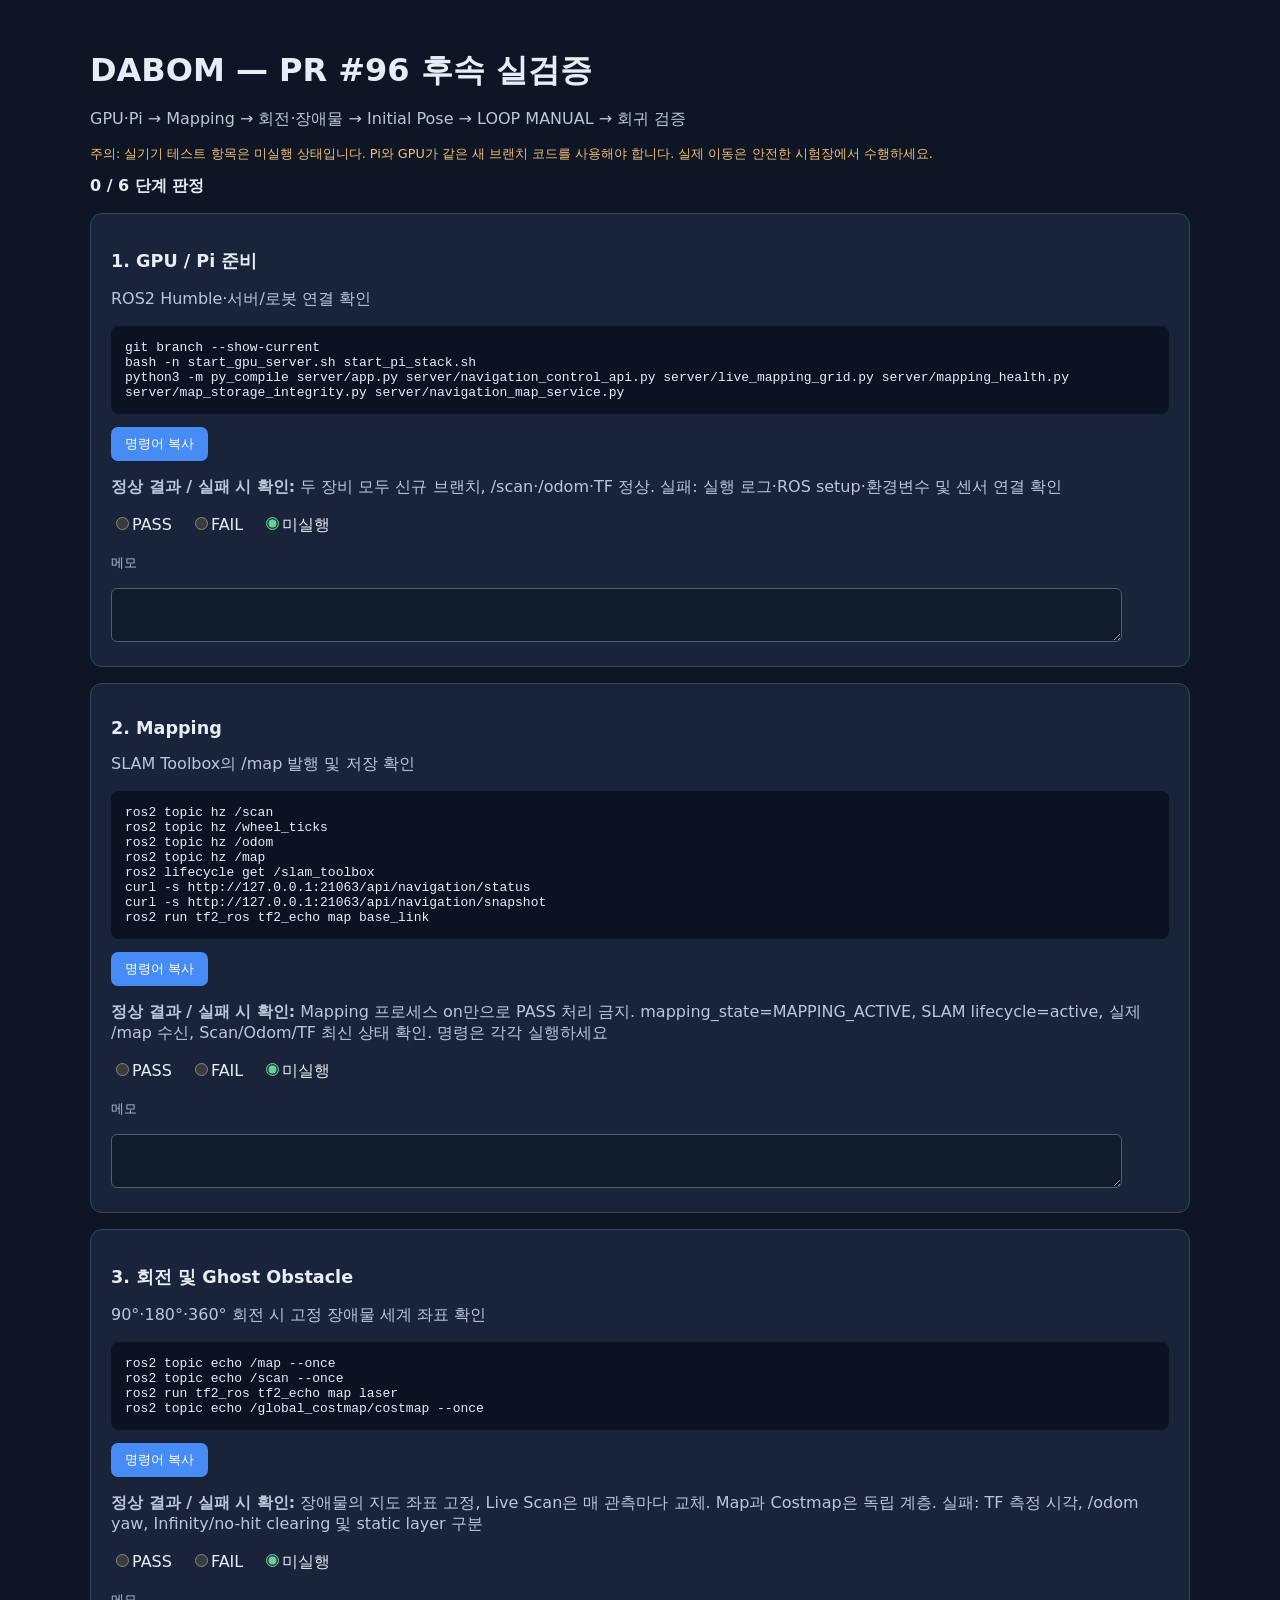
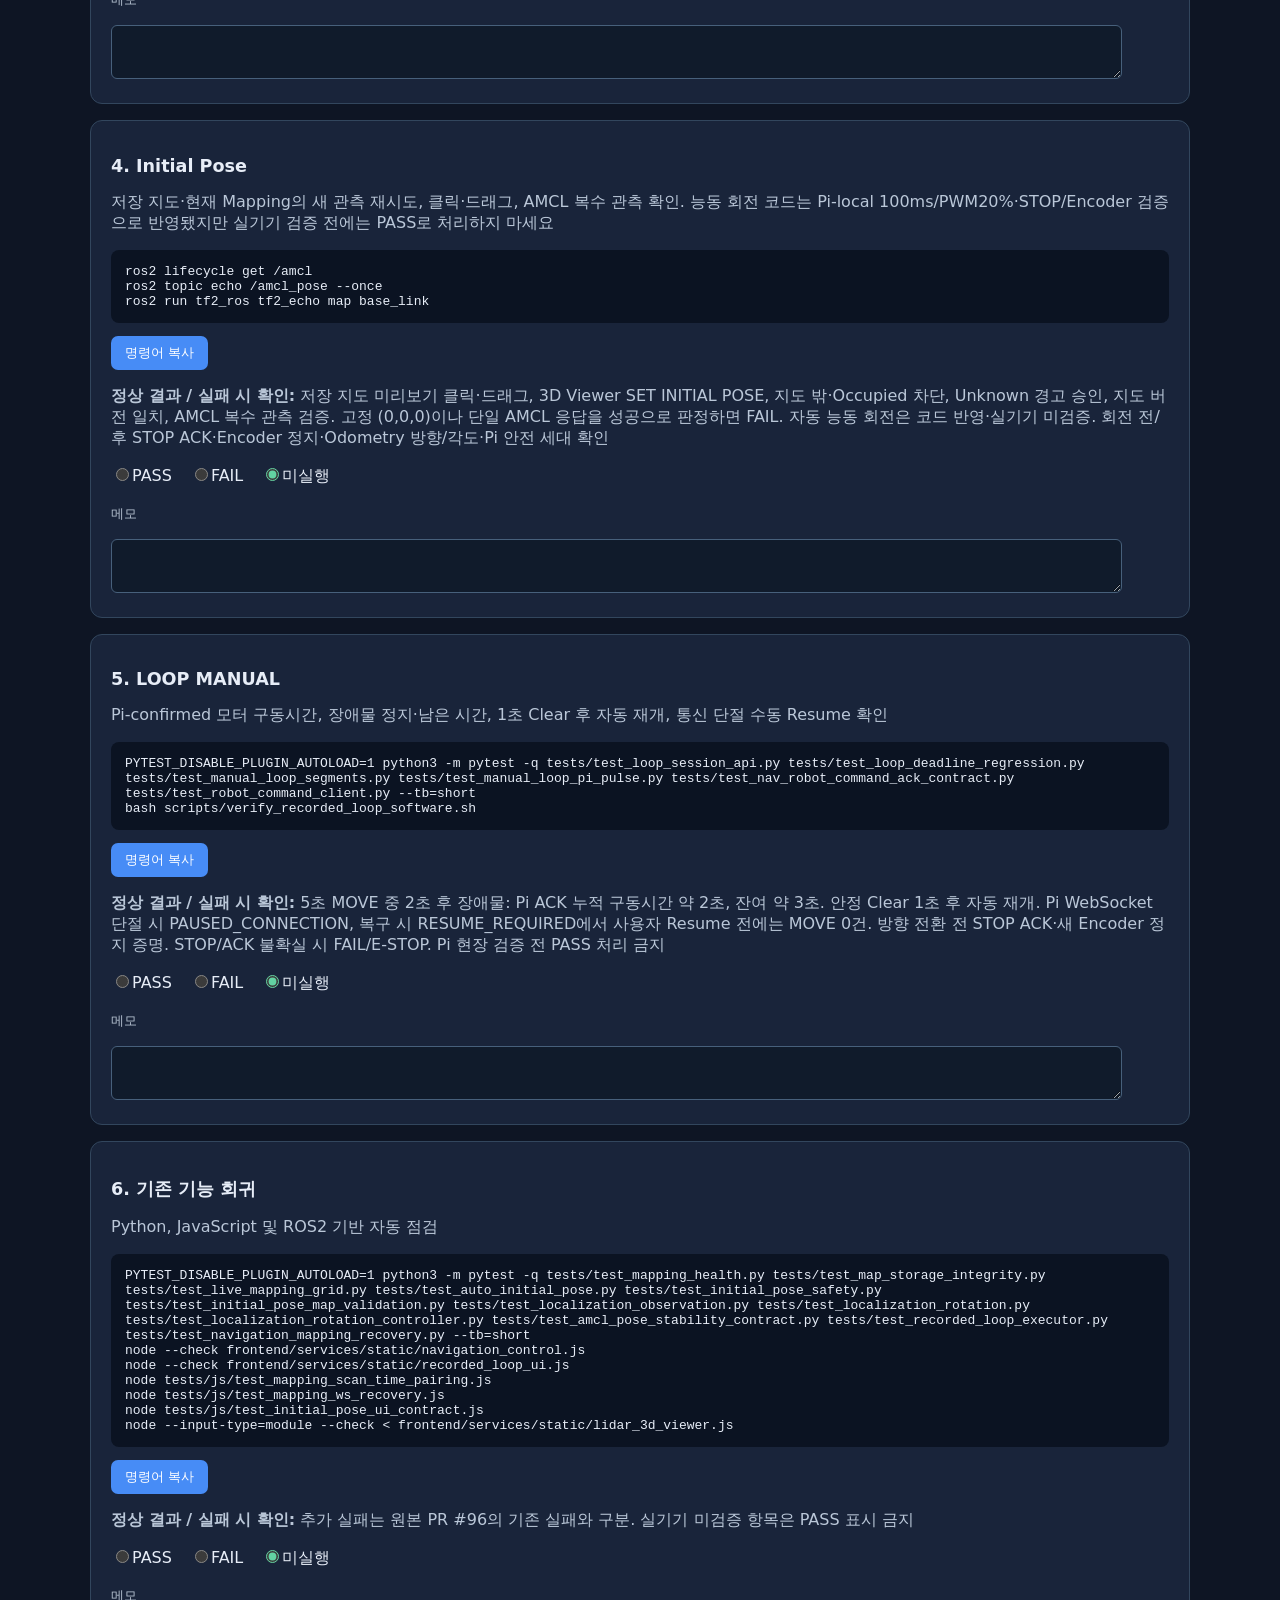
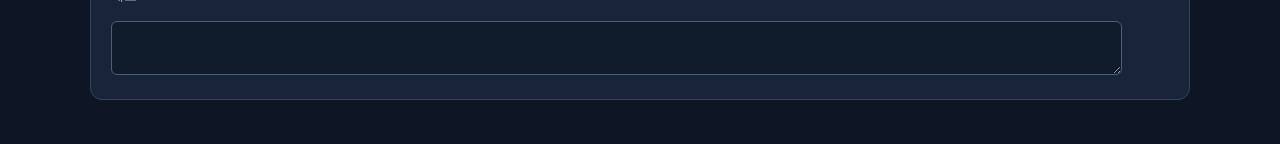
==== commit b33df84c: "docs: Add Pi-timed Manual Loop and explicit reconnect Resume validation" ====
--- a/docs/validation/pr96-final-validation.html
+++ b/docs/validation/pr96-final-validation.html
@@ -23,7 +23,8 @@
 <section><h2>4. Initial Pose</h2><p>저장 지도·현재 Mapping의 새 관측 재시도, 클릭·드래그, AMCL 복수 관측 확인. 능동 회전 코드는 Pi-local 100ms/PWM20%·STOP/Encoder 검증으로 반영됐지만 실기기 검증 전에는 PASS로 처리하지 마세요</p><pre id="cmd3">ros2 lifecycle get /amcl
 ros2 topic echo /amcl_pose --once
 ros2 run tf2_ros tf2_echo map base_link</pre><button type="button" data-copy="cmd3">명령어 복사</button><p><strong>정상 결과 / 실패 시 확인:</strong> 저장 지도 미리보기 클릭·드래그, 3D Viewer SET INITIAL POSE, 지도 밖·Occupied 차단, Unknown 경고 승인, 지도 버전 일치, AMCL 복수 관측 검증. 고정 (0,0,0)이나 단일 AMCL 응답을 성공으로 판정하면 FAIL. 자동 능동 회전은 코드 반영·실기기 미검증. 회전 전/후 STOP ACK·Encoder 정지·Odometry 방향/각도·Pi 안전 세대 확인</p><label><input type="radio" name="s3" value="pass">PASS</label><label><input type="radio" name="s3" value="fail">FAIL</label><label><input type="radio" name="s3" value="pending" checked>미실행</label><p><small>메모</small></p><textarea aria-label="검증 메모" style="width:95%;min-height:48px;background:#101b2b;color:white;border:1px solid #47607b;border-radius:6px"></textarea></section>
-<section><h2>5. LOOP MANUAL</h2><p>기록 명령 반복·장애물 대기·안전 재개·통신 장애 확인</p><pre id="cmd4">bash scripts/verify_recorded_loop_software.sh</pre><button type="button" data-copy="cmd4">명령어 복사</button><p><strong>정상 결과 / 실패 시 확인:</strong> 명령 지속시간·ACK·STOP·E-STOP 보존. UART/Encoder Stream 복구 시 STOP 후 수동 E-STOP 해제, 통신 단절 뒤 명시적 재개 요구. 실패: Pico watchdog과 ACK sequence 확인</p><label><input type="radio" name="s4" value="pass">PASS</label><label><input type="radio" name="s4" value="fail">FAIL</label><label><input type="radio" name="s4" value="pending" checked>미실행</label><p><small>메모</small></p><textarea aria-label="검증 메모" style="width:95%;min-height:48px;background:#101b2b;color:white;border:1px solid #47607b;border-radius:6px"></textarea></section>
+<section><h2>5. LOOP MANUAL</h2><p>Pi-confirmed 모터 구동시간, 장애물 정지·남은 시간, 1초 Clear 후 자동 재개, 통신 단절 수동 Resume 확인</p><pre id="cmd4">PYTEST_DISABLE_PLUGIN_AUTOLOAD=1 python3 -m pytest -q tests/test_loop_session_api.py tests/test_loop_deadline_regression.py tests/test_manual_loop_segments.py tests/test_manual_loop_pi_pulse.py tests/test_nav_robot_command_ack_contract.py tests/test_robot_command_client.py --tb=short
+bash scripts/verify_recorded_loop_software.sh</pre><button type="button" data-copy="cmd4">명령어 복사</button><p><strong>정상 결과 / 실패 시 확인:</strong> 5초 MOVE 중 2초 후 장애물: Pi ACK 누적 구동시간 약 2초, 잔여 약 3초. 안정 Clear 1초 후 자동 재개. Pi WebSocket 단절 시 PAUSED_CONNECTION, 복구 시 RESUME_REQUIRED에서 사용자 Resume 전에는 MOVE 0건. 방향 전환 전 STOP ACK·새 Encoder 정지 증명. STOP/ACK 불확실 시 FAIL/E-STOP. Pi 현장 검증 전 PASS 처리 금지</p><label><input type="radio" name="s4" value="pass">PASS</label><label><input type="radio" name="s4" value="fail">FAIL</label><label><input type="radio" name="s4" value="pending" checked>미실행</label><p><small>메모</small></p><textarea aria-label="검증 메모" style="width:95%;min-height:48px;background:#101b2b;color:white;border:1px solid #47607b;border-radius:6px"></textarea></section>
 <section><h2>6. 기존 기능 회귀</h2><p>Python, JavaScript 및 ROS2 기반 자동 점검</p><pre id="cmd5">PYTEST_DISABLE_PLUGIN_AUTOLOAD=1 python3 -m pytest -q tests/test_mapping_health.py tests/test_map_storage_integrity.py tests/test_live_mapping_grid.py tests/test_auto_initial_pose.py tests/test_initial_pose_safety.py tests/test_initial_pose_map_validation.py tests/test_localization_observation.py tests/test_localization_rotation.py tests/test_localization_rotation_controller.py tests/test_amcl_pose_stability_contract.py tests/test_recorded_loop_executor.py tests/test_navigation_mapping_recovery.py --tb=short
 node --check frontend/services/static/navigation_control.js
 node --check frontend/services/static/recorded_loop_ui.js
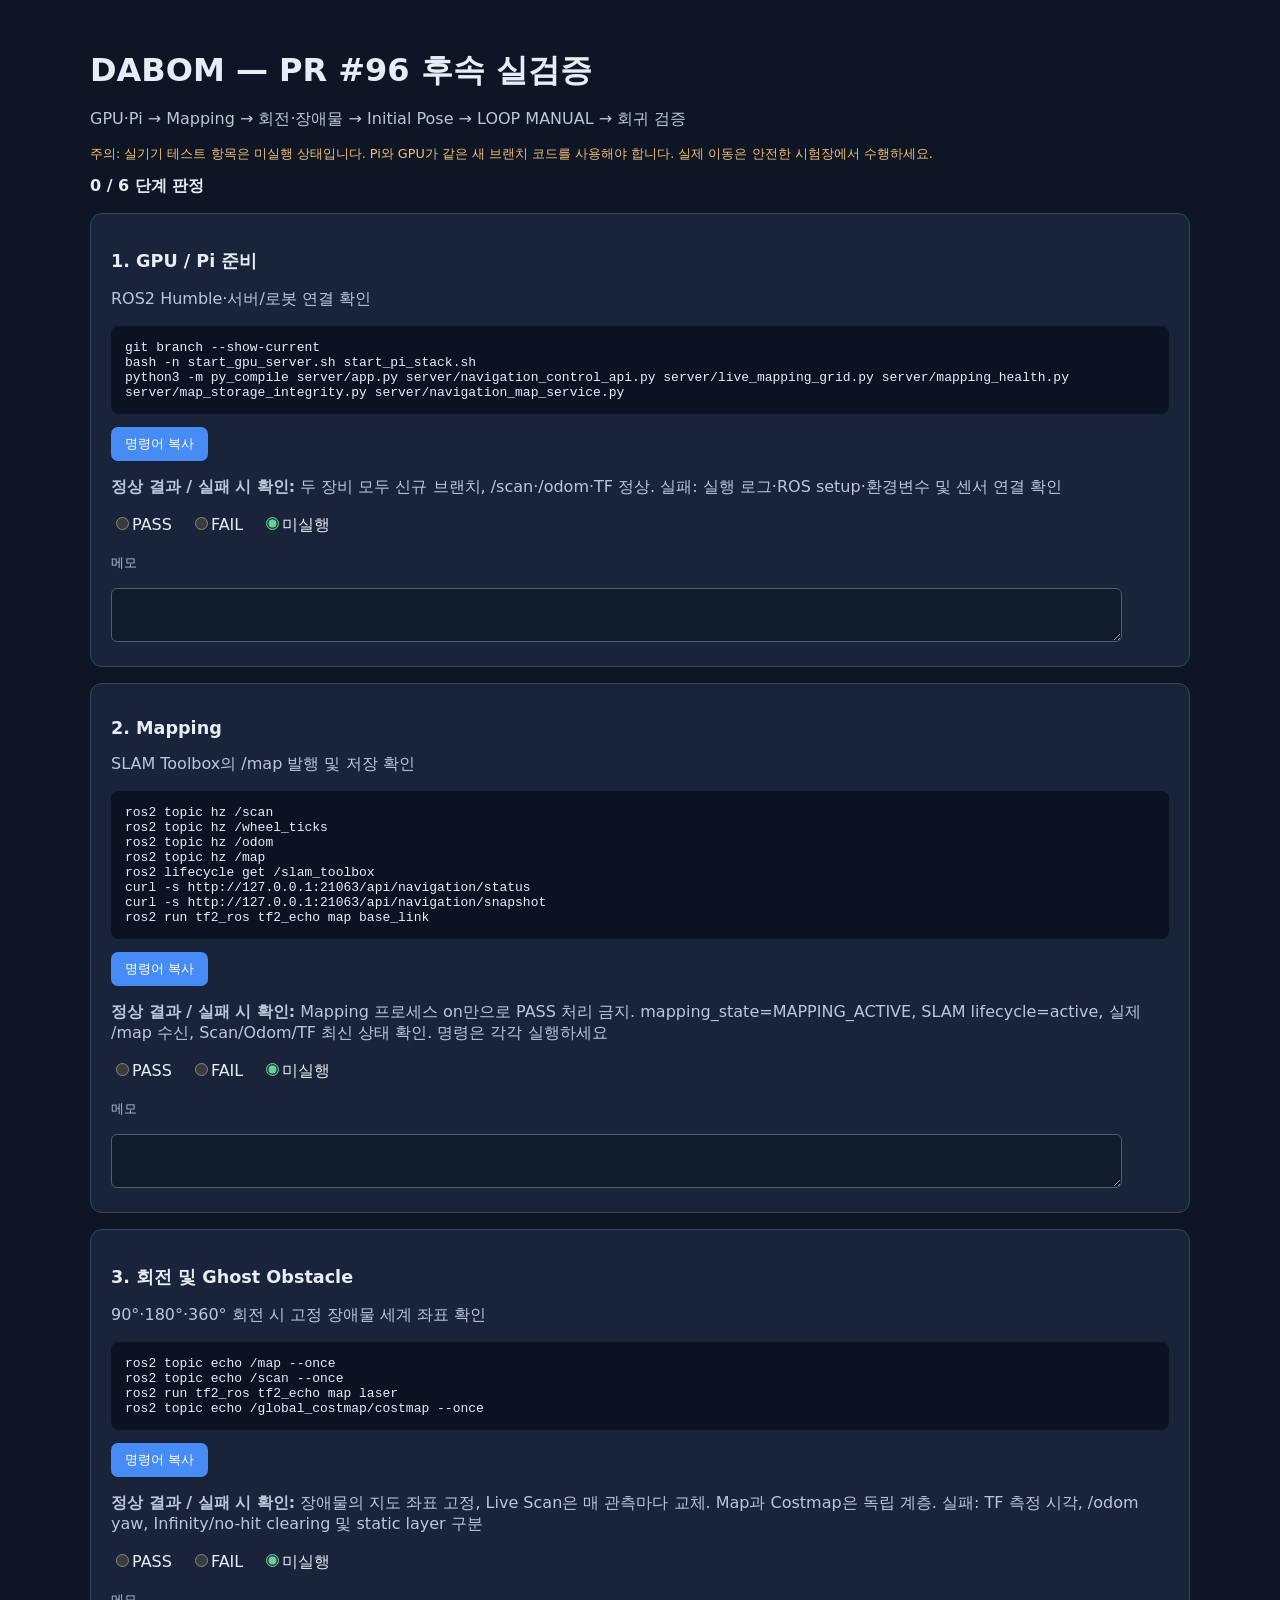
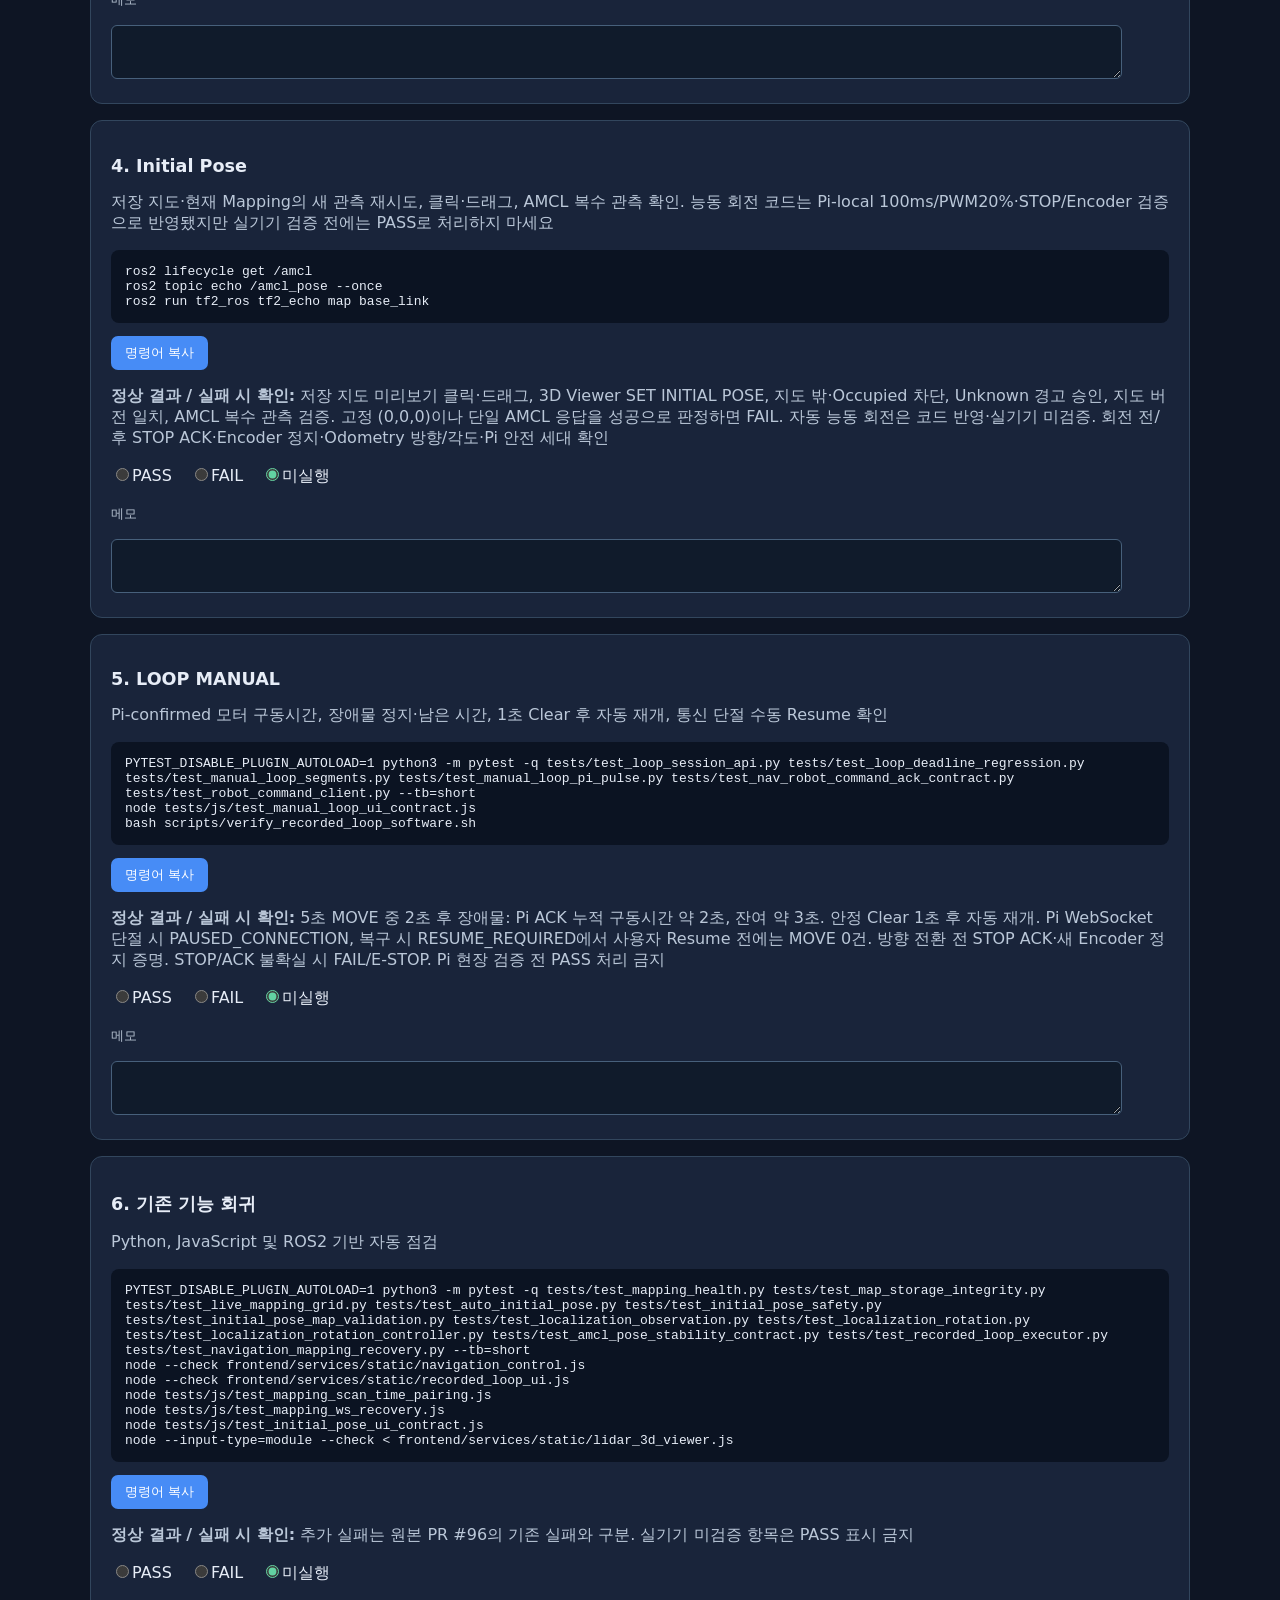
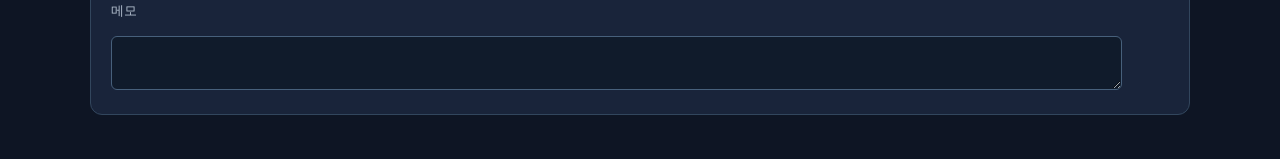
==== commit f37125f2: "docs: Include MANUAL Loop UI contract in final validation" ====
--- a/docs/validation/pr96-final-validation.html
+++ b/docs/validation/pr96-final-validation.html
@@ -24,6 +24,7 @@
 ros2 topic echo /amcl_pose --once
 ros2 run tf2_ros tf2_echo map base_link</pre><button type="button" data-copy="cmd3">명령어 복사</button><p><strong>정상 결과 / 실패 시 확인:</strong> 저장 지도 미리보기 클릭·드래그, 3D Viewer SET INITIAL POSE, 지도 밖·Occupied 차단, Unknown 경고 승인, 지도 버전 일치, AMCL 복수 관측 검증. 고정 (0,0,0)이나 단일 AMCL 응답을 성공으로 판정하면 FAIL. 자동 능동 회전은 코드 반영·실기기 미검증. 회전 전/후 STOP ACK·Encoder 정지·Odometry 방향/각도·Pi 안전 세대 확인</p><label><input type="radio" name="s3" value="pass">PASS</label><label><input type="radio" name="s3" value="fail">FAIL</label><label><input type="radio" name="s3" value="pending" checked>미실행</label><p><small>메모</small></p><textarea aria-label="검증 메모" style="width:95%;min-height:48px;background:#101b2b;color:white;border:1px solid #47607b;border-radius:6px"></textarea></section>
 <section><h2>5. LOOP MANUAL</h2><p>Pi-confirmed 모터 구동시간, 장애물 정지·남은 시간, 1초 Clear 후 자동 재개, 통신 단절 수동 Resume 확인</p><pre id="cmd4">PYTEST_DISABLE_PLUGIN_AUTOLOAD=1 python3 -m pytest -q tests/test_loop_session_api.py tests/test_loop_deadline_regression.py tests/test_manual_loop_segments.py tests/test_manual_loop_pi_pulse.py tests/test_nav_robot_command_ack_contract.py tests/test_robot_command_client.py --tb=short
+node tests/js/test_manual_loop_ui_contract.js
 bash scripts/verify_recorded_loop_software.sh</pre><button type="button" data-copy="cmd4">명령어 복사</button><p><strong>정상 결과 / 실패 시 확인:</strong> 5초 MOVE 중 2초 후 장애물: Pi ACK 누적 구동시간 약 2초, 잔여 약 3초. 안정 Clear 1초 후 자동 재개. Pi WebSocket 단절 시 PAUSED_CONNECTION, 복구 시 RESUME_REQUIRED에서 사용자 Resume 전에는 MOVE 0건. 방향 전환 전 STOP ACK·새 Encoder 정지 증명. STOP/ACK 불확실 시 FAIL/E-STOP. Pi 현장 검증 전 PASS 처리 금지</p><label><input type="radio" name="s4" value="pass">PASS</label><label><input type="radio" name="s4" value="fail">FAIL</label><label><input type="radio" name="s4" value="pending" checked>미실행</label><p><small>메모</small></p><textarea aria-label="검증 메모" style="width:95%;min-height:48px;background:#101b2b;color:white;border:1px solid #47607b;border-radius:6px"></textarea></section>
 <section><h2>6. 기존 기능 회귀</h2><p>Python, JavaScript 및 ROS2 기반 자동 점검</p><pre id="cmd5">PYTEST_DISABLE_PLUGIN_AUTOLOAD=1 python3 -m pytest -q tests/test_mapping_health.py tests/test_map_storage_integrity.py tests/test_live_mapping_grid.py tests/test_auto_initial_pose.py tests/test_initial_pose_safety.py tests/test_initial_pose_map_validation.py tests/test_localization_observation.py tests/test_localization_rotation.py tests/test_localization_rotation_controller.py tests/test_amcl_pose_stability_contract.py tests/test_recorded_loop_executor.py tests/test_navigation_mapping_recovery.py --tb=short
 node --check frontend/services/static/navigation_control.js
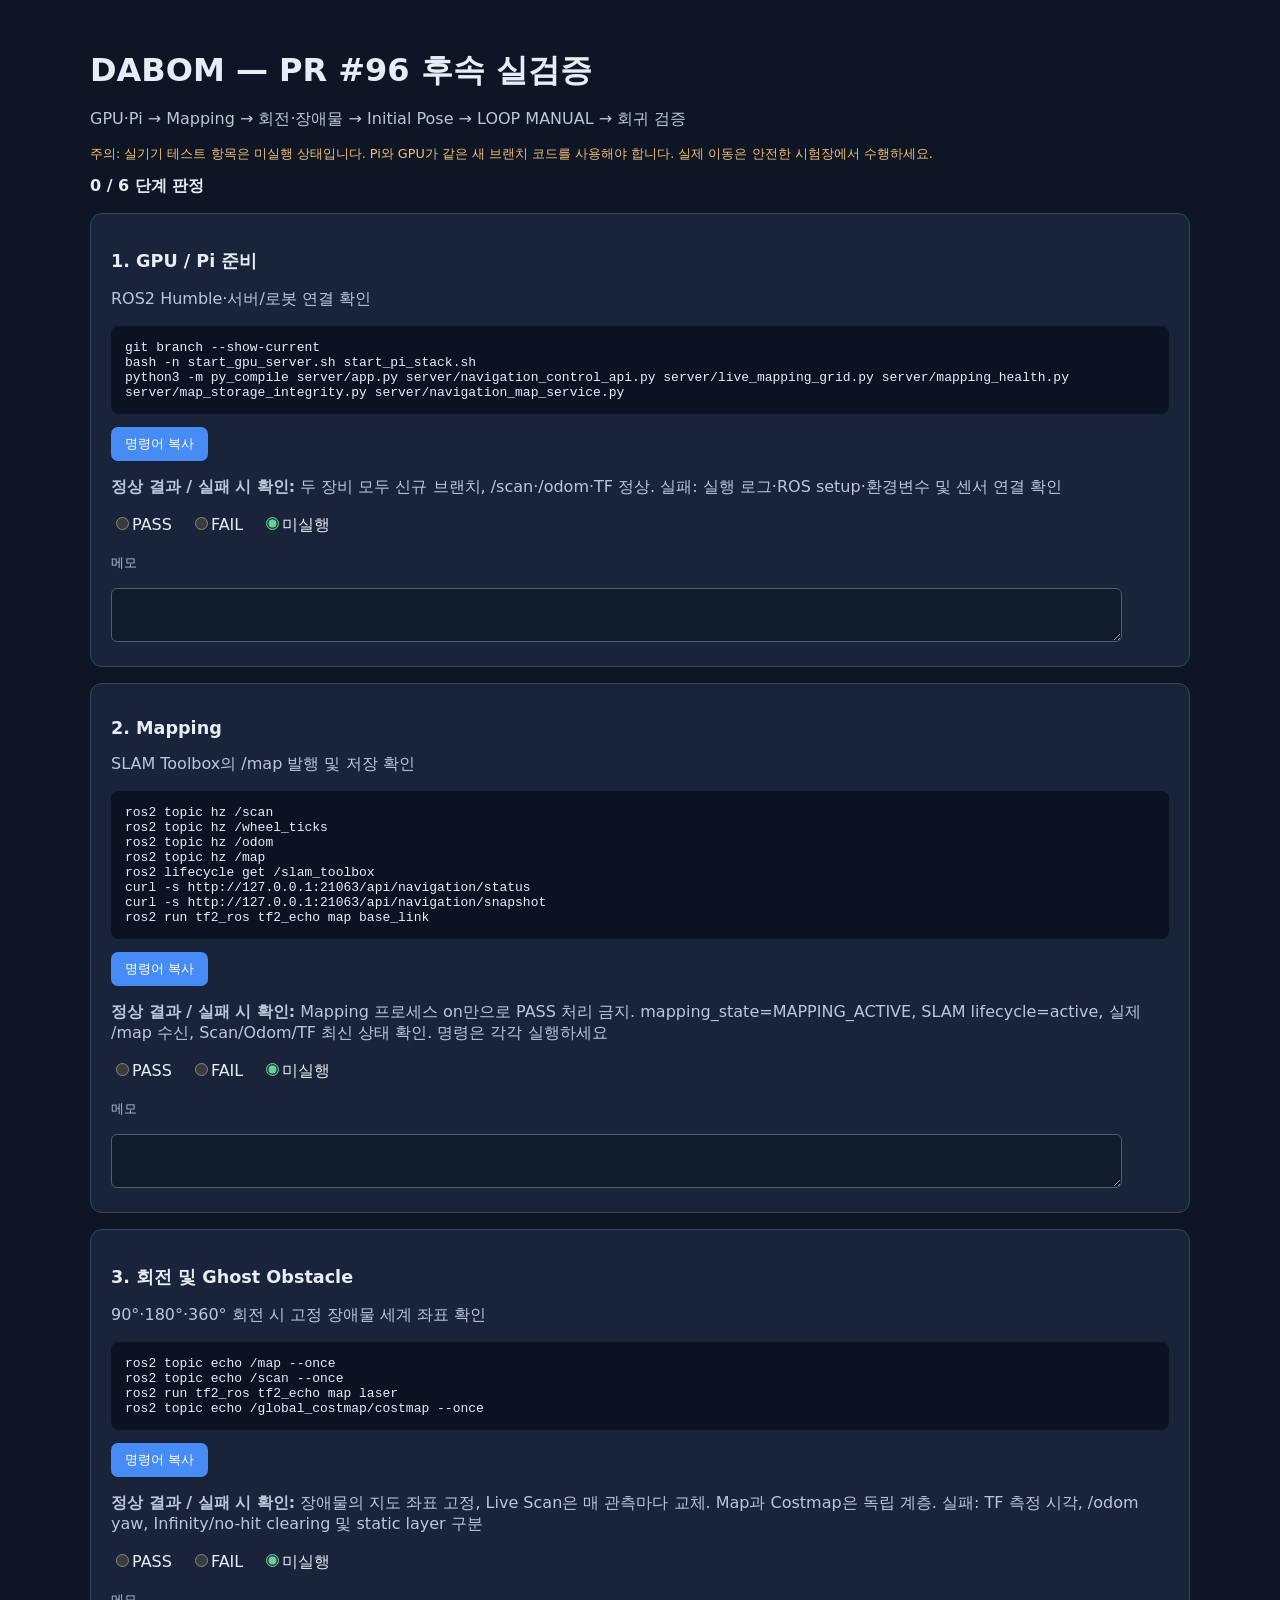
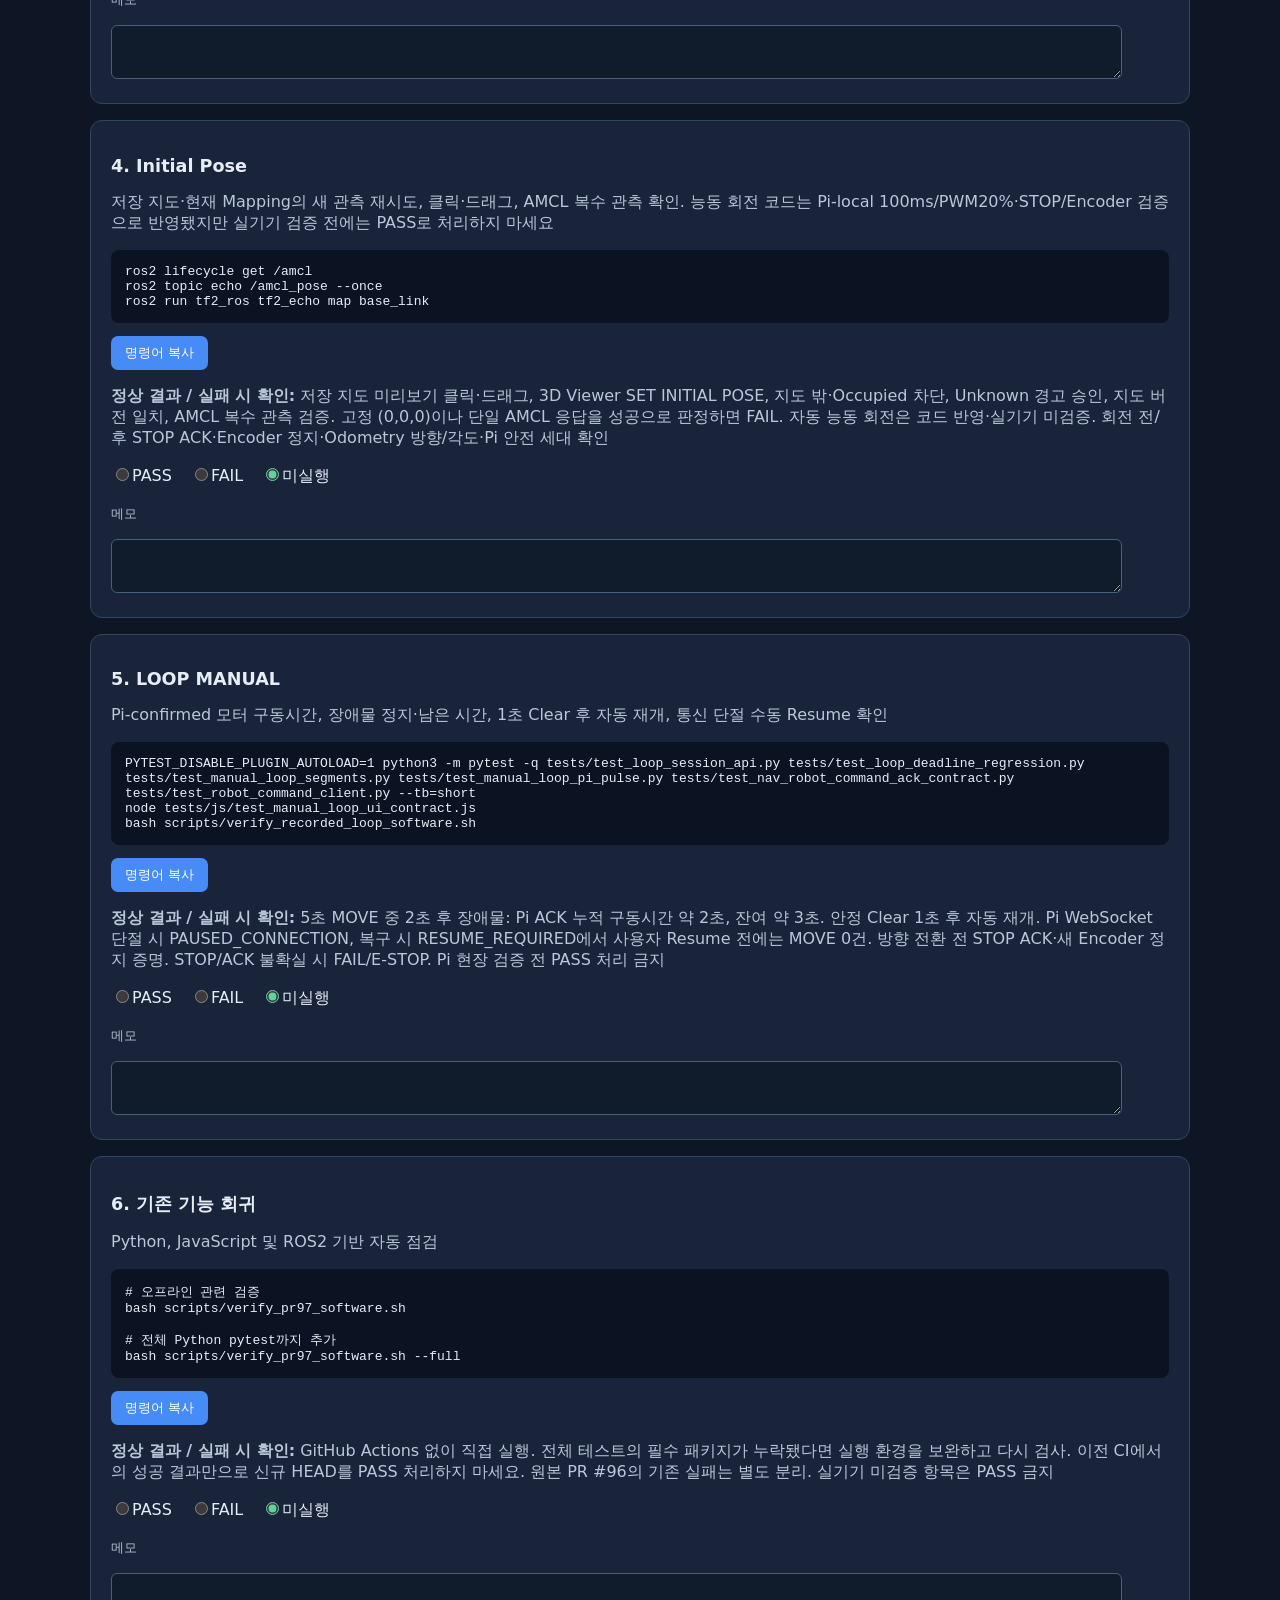
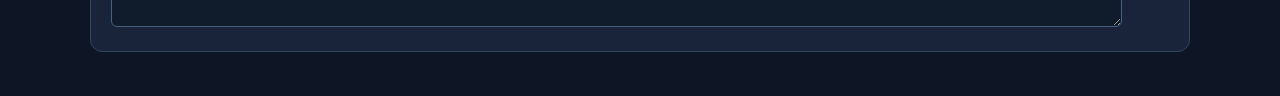
==== commit f6daf198: "docs: Switch PR97 validation to offline scripts" ====
--- a/docs/validation/pr96-final-validation.html
+++ b/docs/validation/pr96-final-validation.html
@@ -26,11 +26,9 @@
 <section><h2>5. LOOP MANUAL</h2><p>Pi-confirmed 모터 구동시간, 장애물 정지·남은 시간, 1초 Clear 후 자동 재개, 통신 단절 수동 Resume 확인</p><pre id="cmd4">PYTEST_DISABLE_PLUGIN_AUTOLOAD=1 python3 -m pytest -q tests/test_loop_session_api.py tests/test_loop_deadline_regression.py tests/test_manual_loop_segments.py tests/test_manual_loop_pi_pulse.py tests/test_nav_robot_command_ack_contract.py tests/test_robot_command_client.py --tb=short
 node tests/js/test_manual_loop_ui_contract.js
 bash scripts/verify_recorded_loop_software.sh</pre><button type="button" data-copy="cmd4">명령어 복사</button><p><strong>정상 결과 / 실패 시 확인:</strong> 5초 MOVE 중 2초 후 장애물: Pi ACK 누적 구동시간 약 2초, 잔여 약 3초. 안정 Clear 1초 후 자동 재개. Pi WebSocket 단절 시 PAUSED_CONNECTION, 복구 시 RESUME_REQUIRED에서 사용자 Resume 전에는 MOVE 0건. 방향 전환 전 STOP ACK·새 Encoder 정지 증명. STOP/ACK 불확실 시 FAIL/E-STOP. Pi 현장 검증 전 PASS 처리 금지</p><label><input type="radio" name="s4" value="pass">PASS</label><label><input type="radio" name="s4" value="fail">FAIL</label><label><input type="radio" name="s4" value="pending" checked>미실행</label><p><small>메모</small></p><textarea aria-label="검증 메모" style="width:95%;min-height:48px;background:#101b2b;color:white;border:1px solid #47607b;border-radius:6px"></textarea></section>
-<section><h2>6. 기존 기능 회귀</h2><p>Python, JavaScript 및 ROS2 기반 자동 점검</p><pre id="cmd5">PYTEST_DISABLE_PLUGIN_AUTOLOAD=1 python3 -m pytest -q tests/test_mapping_health.py tests/test_map_storage_integrity.py tests/test_live_mapping_grid.py tests/test_auto_initial_pose.py tests/test_initial_pose_safety.py tests/test_initial_pose_map_validation.py tests/test_localization_observation.py tests/test_localization_rotation.py tests/test_localization_rotation_controller.py tests/test_amcl_pose_stability_contract.py tests/test_recorded_loop_executor.py tests/test_navigation_mapping_recovery.py --tb=short
-node --check frontend/services/static/navigation_control.js
-node --check frontend/services/static/recorded_loop_ui.js
-node tests/js/test_mapping_scan_time_pairing.js
-node tests/js/test_mapping_ws_recovery.js
-node tests/js/test_initial_pose_ui_contract.js
-node --input-type=module --check < frontend/services/static/lidar_3d_viewer.js</pre><button type="button" data-copy="cmd5">명령어 복사</button><p><strong>정상 결과 / 실패 시 확인:</strong> 추가 실패는 원본 PR #96의 기존 실패와 구분. 실기기 미검증 항목은 PASS 표시 금지</p><label><input type="radio" name="s5" value="pass">PASS</label><label><input type="radio" name="s5" value="fail">FAIL</label><label><input type="radio" name="s5" value="pending" checked>미실행</label><p><small>메모</small></p><textarea aria-label="검증 메모" style="width:95%;min-height:48px;background:#101b2b;color:white;border:1px solid #47607b;border-radius:6px"></textarea></section>
+<section><h2>6. 기존 기능 회귀</h2><p>Python, JavaScript 및 ROS2 기반 자동 점검</p><pre id="cmd5"># 오프라인 관련 검증
+bash scripts/verify_pr97_software.sh
+
+# 전체 Python pytest까지 추가
+bash scripts/verify_pr97_software.sh --full</pre><button type="button" data-copy="cmd5">명령어 복사</button><p><strong>정상 결과 / 실패 시 확인:</strong> GitHub Actions 없이 직접 실행. 전체 테스트의 필수 패키지가 누락됐다면 실행 환경을 보완하고 다시 검사. 이전 CI에서의 성공 결과만으로 신규 HEAD를 PASS 처리하지 마세요. 원본 PR #96의 기존 실패는 별도 분리. 실기기 미검증 항목은 PASS 금지</p><label><input type="radio" name="s5" value="pass">PASS</label><label><input type="radio" name="s5" value="fail">FAIL</label><label><input type="radio" name="s5" value="pending" checked>미실행</label><p><small>메모</small></p><textarea aria-label="검증 메모" style="width:95%;min-height:48px;background:#101b2b;color:white;border:1px solid #47607b;border-radius:6px"></textarea></section>
 <script>document.querySelectorAll('[data-copy]').forEach(b=>b.addEventListener('click',async()=>{const t=document.getElementById(b.dataset.copy).textContent;try{await navigator.clipboard.writeText(t);b.textContent='복사됨'}catch(e){b.textContent='복사 실패'}}));document.querySelectorAll('input[type=radio]').forEach(el=>el.addEventListener('change',()=>{let n=0;for(let i=0;i<6;i++)if(document.querySelector('input[name=s'+i+']:checked').value!=='pending')n++;document.getElementById('progress').textContent=n+' / 6 단계 판정'}));</script></body></html>
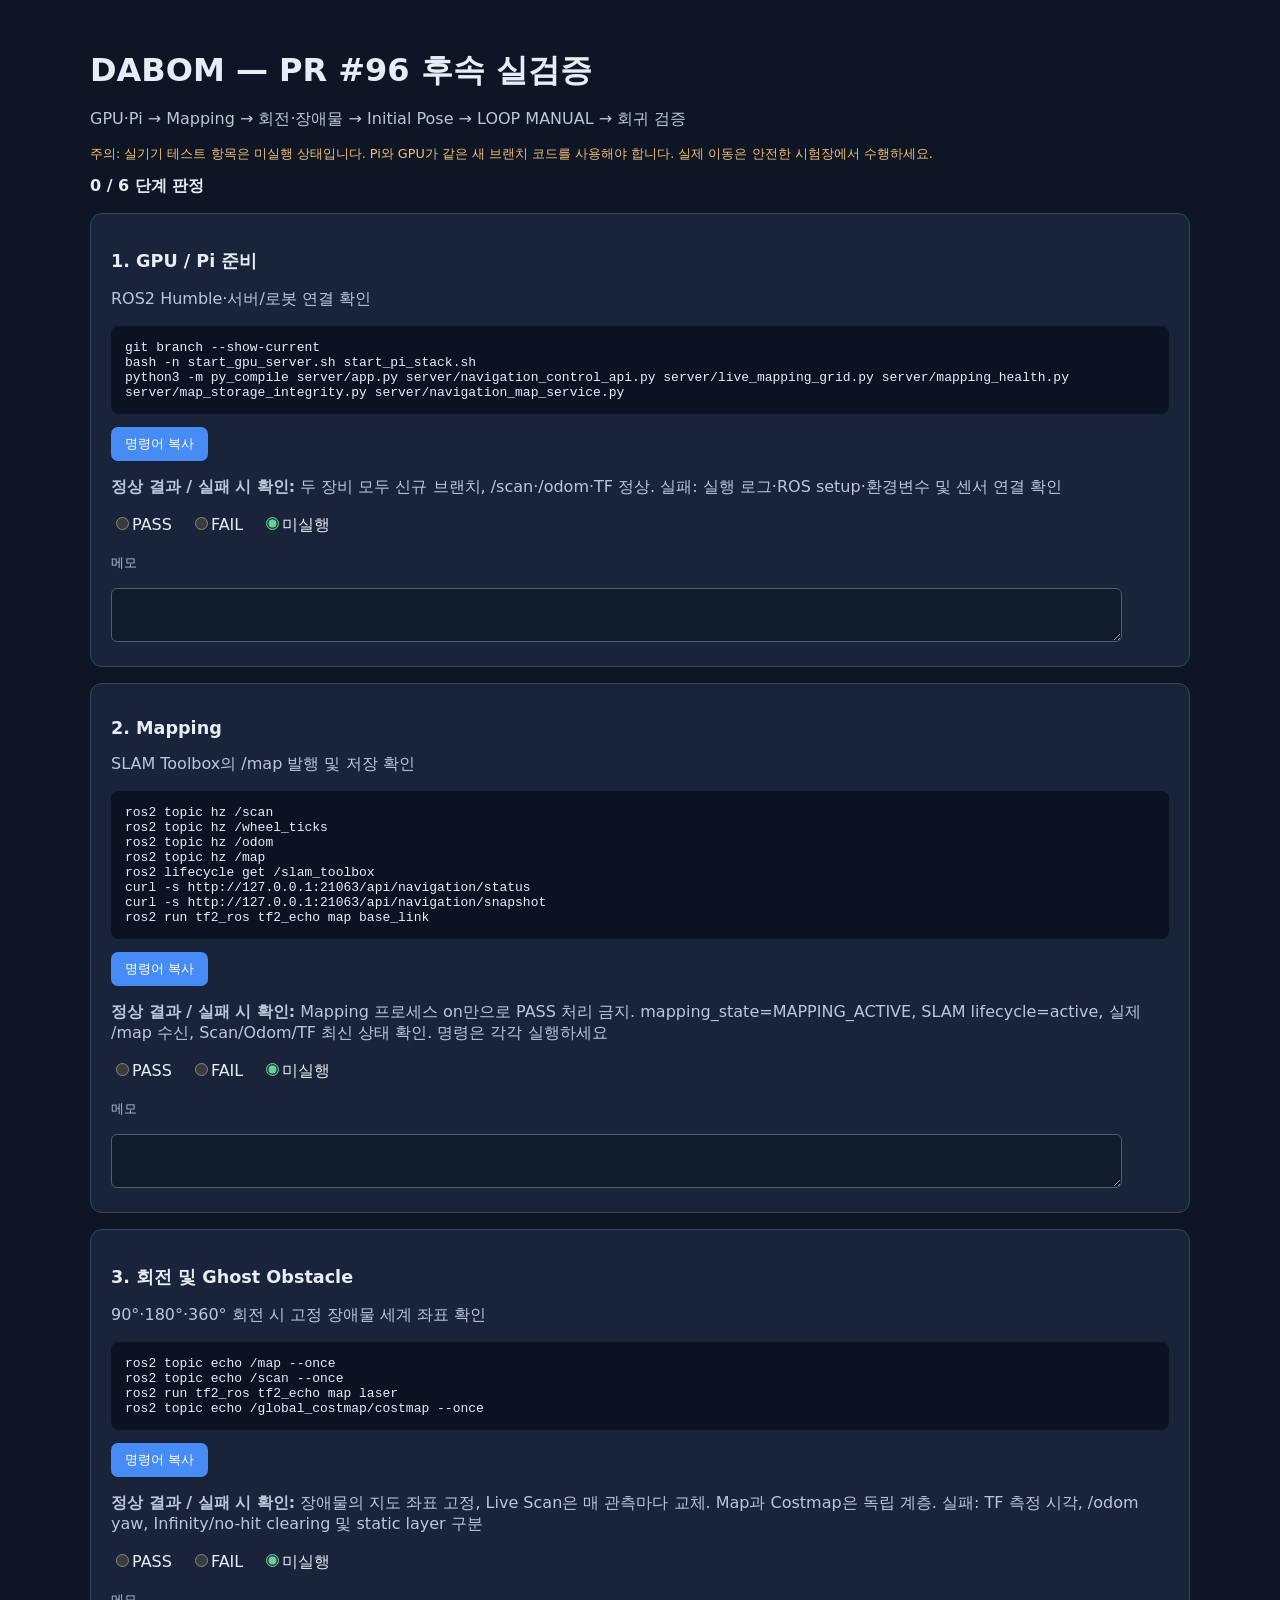
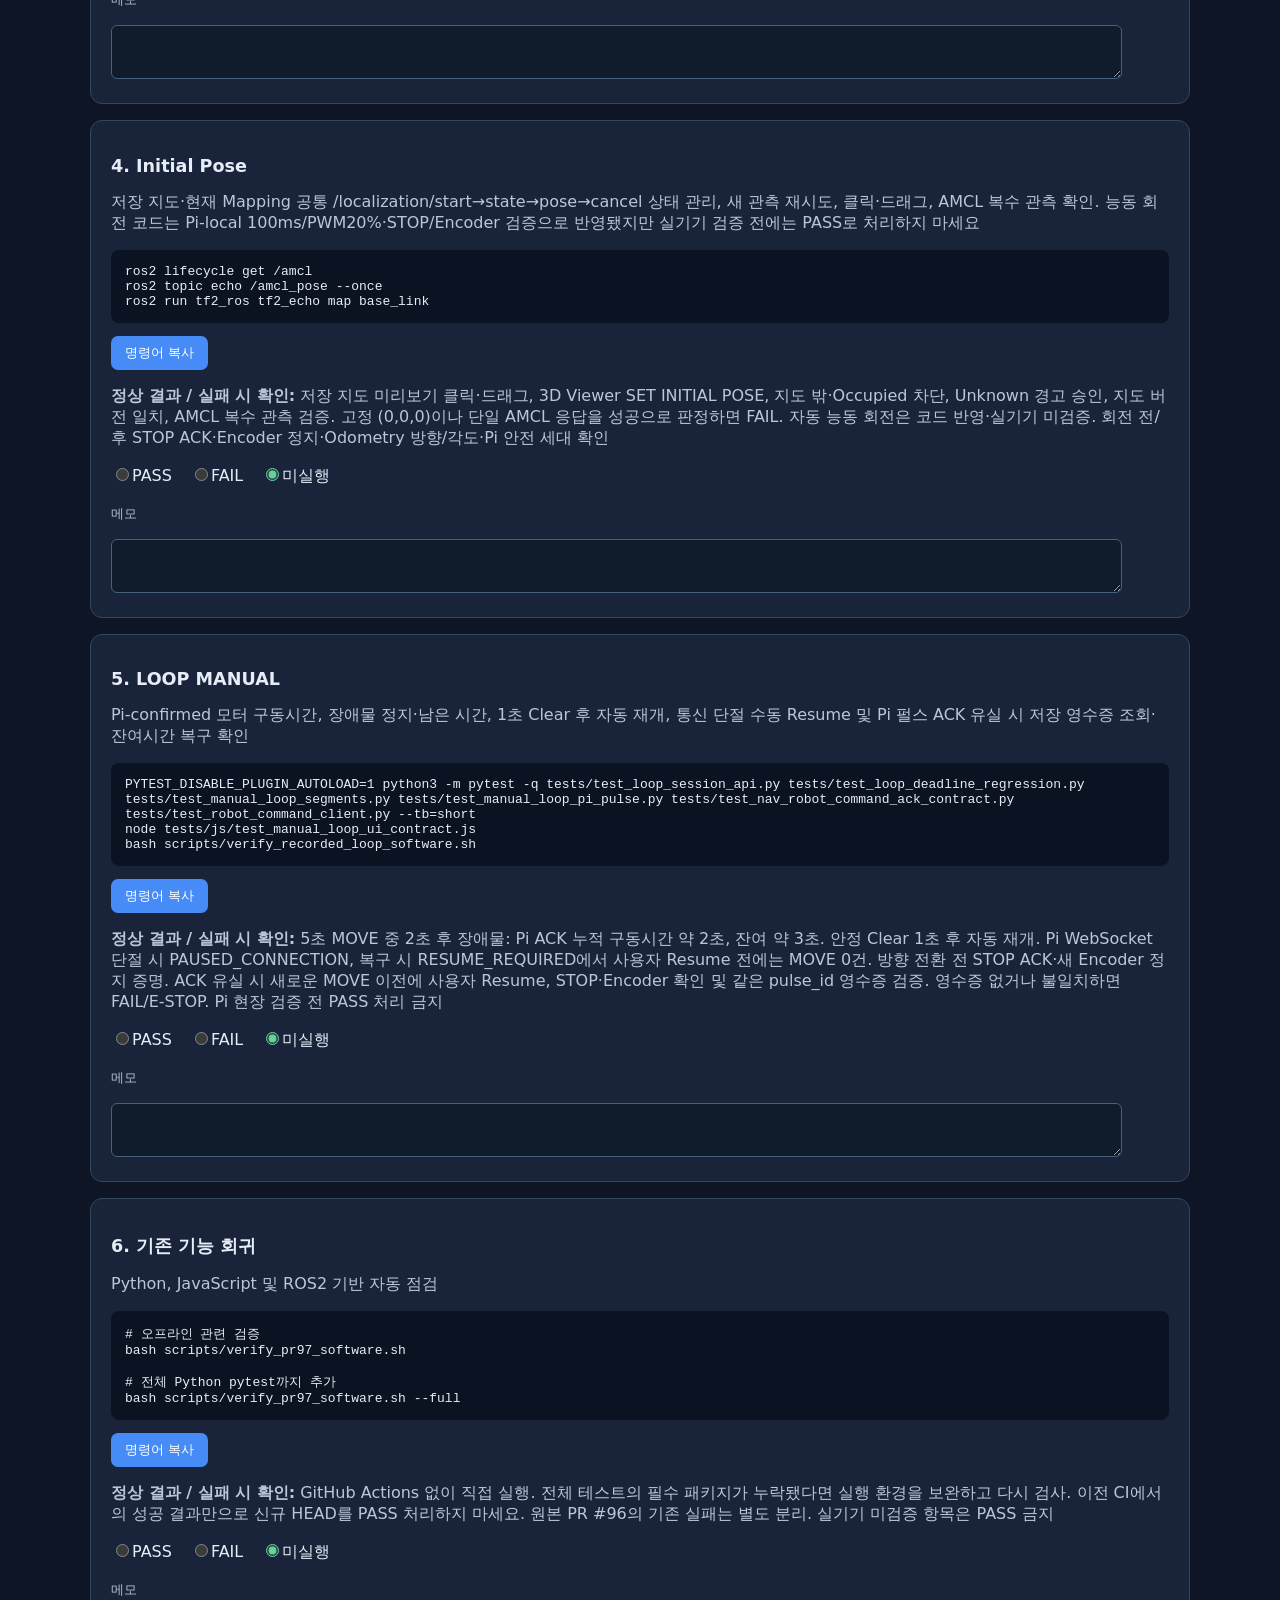
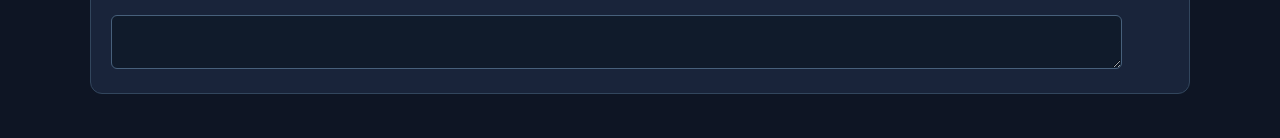
==== commit b31698bb: "docs: Add localization session and manual ACK recovery checks" ====
--- a/docs/validation/pr96-final-validation.html
+++ b/docs/validation/pr96-final-validation.html
@@ -20,12 +20,12 @@
 ros2 topic echo /scan --once
 ros2 run tf2_ros tf2_echo map laser
 ros2 topic echo /global_costmap/costmap --once</pre><button type="button" data-copy="cmd2">명령어 복사</button><p><strong>정상 결과 / 실패 시 확인:</strong> 장애물의 지도 좌표 고정, Live Scan은 매 관측마다 교체. Map과 Costmap은 독립 계층. 실패: TF 측정 시각, /odom yaw, Infinity/no-hit clearing 및 static layer 구분</p><label><input type="radio" name="s2" value="pass">PASS</label><label><input type="radio" name="s2" value="fail">FAIL</label><label><input type="radio" name="s2" value="pending" checked>미실행</label><p><small>메모</small></p><textarea aria-label="검증 메모" style="width:95%;min-height:48px;background:#101b2b;color:white;border:1px solid #47607b;border-radius:6px"></textarea></section>
-<section><h2>4. Initial Pose</h2><p>저장 지도·현재 Mapping의 새 관측 재시도, 클릭·드래그, AMCL 복수 관측 확인. 능동 회전 코드는 Pi-local 100ms/PWM20%·STOP/Encoder 검증으로 반영됐지만 실기기 검증 전에는 PASS로 처리하지 마세요</p><pre id="cmd3">ros2 lifecycle get /amcl
+<section><h2>4. Initial Pose</h2><p>저장 지도·현재 Mapping 공통 /localization/start→state→pose→cancel 상태 관리, 새 관측 재시도, 클릭·드래그, AMCL 복수 관측 확인. 능동 회전 코드는 Pi-local 100ms/PWM20%·STOP/Encoder 검증으로 반영됐지만 실기기 검증 전에는 PASS로 처리하지 마세요</p><pre id="cmd3">ros2 lifecycle get /amcl
 ros2 topic echo /amcl_pose --once
 ros2 run tf2_ros tf2_echo map base_link</pre><button type="button" data-copy="cmd3">명령어 복사</button><p><strong>정상 결과 / 실패 시 확인:</strong> 저장 지도 미리보기 클릭·드래그, 3D Viewer SET INITIAL POSE, 지도 밖·Occupied 차단, Unknown 경고 승인, 지도 버전 일치, AMCL 복수 관측 검증. 고정 (0,0,0)이나 단일 AMCL 응답을 성공으로 판정하면 FAIL. 자동 능동 회전은 코드 반영·실기기 미검증. 회전 전/후 STOP ACK·Encoder 정지·Odometry 방향/각도·Pi 안전 세대 확인</p><label><input type="radio" name="s3" value="pass">PASS</label><label><input type="radio" name="s3" value="fail">FAIL</label><label><input type="radio" name="s3" value="pending" checked>미실행</label><p><small>메모</small></p><textarea aria-label="검증 메모" style="width:95%;min-height:48px;background:#101b2b;color:white;border:1px solid #47607b;border-radius:6px"></textarea></section>
-<section><h2>5. LOOP MANUAL</h2><p>Pi-confirmed 모터 구동시간, 장애물 정지·남은 시간, 1초 Clear 후 자동 재개, 통신 단절 수동 Resume 확인</p><pre id="cmd4">PYTEST_DISABLE_PLUGIN_AUTOLOAD=1 python3 -m pytest -q tests/test_loop_session_api.py tests/test_loop_deadline_regression.py tests/test_manual_loop_segments.py tests/test_manual_loop_pi_pulse.py tests/test_nav_robot_command_ack_contract.py tests/test_robot_command_client.py --tb=short
+<section><h2>5. LOOP MANUAL</h2><p>Pi-confirmed 모터 구동시간, 장애물 정지·남은 시간, 1초 Clear 후 자동 재개, 통신 단절 수동 Resume 및 Pi 펄스 ACK 유실 시 저장 영수증 조회·잔여시간 복구 확인</p><pre id="cmd4">PYTEST_DISABLE_PLUGIN_AUTOLOAD=1 python3 -m pytest -q tests/test_loop_session_api.py tests/test_loop_deadline_regression.py tests/test_manual_loop_segments.py tests/test_manual_loop_pi_pulse.py tests/test_nav_robot_command_ack_contract.py tests/test_robot_command_client.py --tb=short
 node tests/js/test_manual_loop_ui_contract.js
-bash scripts/verify_recorded_loop_software.sh</pre><button type="button" data-copy="cmd4">명령어 복사</button><p><strong>정상 결과 / 실패 시 확인:</strong> 5초 MOVE 중 2초 후 장애물: Pi ACK 누적 구동시간 약 2초, 잔여 약 3초. 안정 Clear 1초 후 자동 재개. Pi WebSocket 단절 시 PAUSED_CONNECTION, 복구 시 RESUME_REQUIRED에서 사용자 Resume 전에는 MOVE 0건. 방향 전환 전 STOP ACK·새 Encoder 정지 증명. STOP/ACK 불확실 시 FAIL/E-STOP. Pi 현장 검증 전 PASS 처리 금지</p><label><input type="radio" name="s4" value="pass">PASS</label><label><input type="radio" name="s4" value="fail">FAIL</label><label><input type="radio" name="s4" value="pending" checked>미실행</label><p><small>메모</small></p><textarea aria-label="검증 메모" style="width:95%;min-height:48px;background:#101b2b;color:white;border:1px solid #47607b;border-radius:6px"></textarea></section>
+bash scripts/verify_recorded_loop_software.sh</pre><button type="button" data-copy="cmd4">명령어 복사</button><p><strong>정상 결과 / 실패 시 확인:</strong> 5초 MOVE 중 2초 후 장애물: Pi ACK 누적 구동시간 약 2초, 잔여 약 3초. 안정 Clear 1초 후 자동 재개. Pi WebSocket 단절 시 PAUSED_CONNECTION, 복구 시 RESUME_REQUIRED에서 사용자 Resume 전에는 MOVE 0건. 방향 전환 전 STOP ACK·새 Encoder 정지 증명. ACK 유실 시 새로운 MOVE 이전에 사용자 Resume, STOP·Encoder 확인 및 같은 pulse_id 영수증 검증. 영수증 없거나 불일치하면 FAIL/E-STOP. Pi 현장 검증 전 PASS 처리 금지</p><label><input type="radio" name="s4" value="pass">PASS</label><label><input type="radio" name="s4" value="fail">FAIL</label><label><input type="radio" name="s4" value="pending" checked>미실행</label><p><small>메모</small></p><textarea aria-label="검증 메모" style="width:95%;min-height:48px;background:#101b2b;color:white;border:1px solid #47607b;border-radius:6px"></textarea></section>
 <section><h2>6. 기존 기능 회귀</h2><p>Python, JavaScript 및 ROS2 기반 자동 점검</p><pre id="cmd5"># 오프라인 관련 검증
 bash scripts/verify_pr97_software.sh
 
